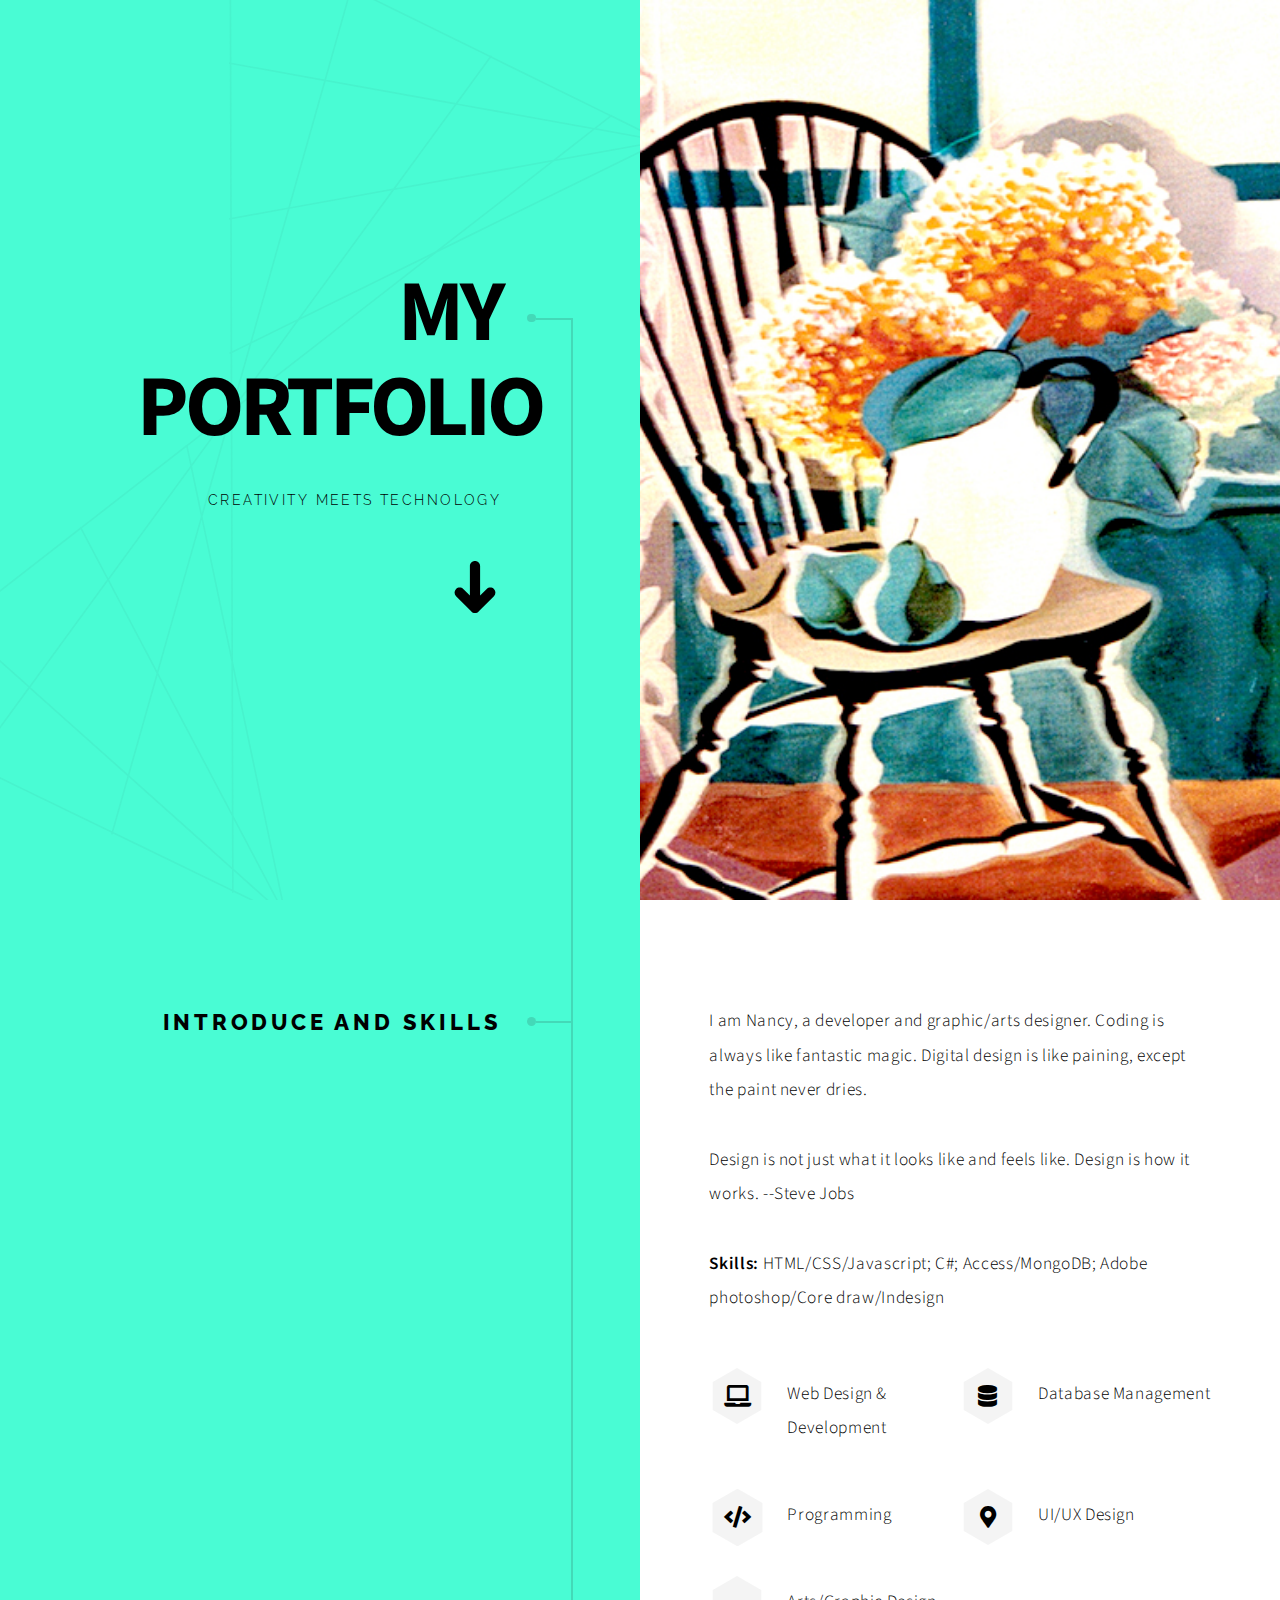
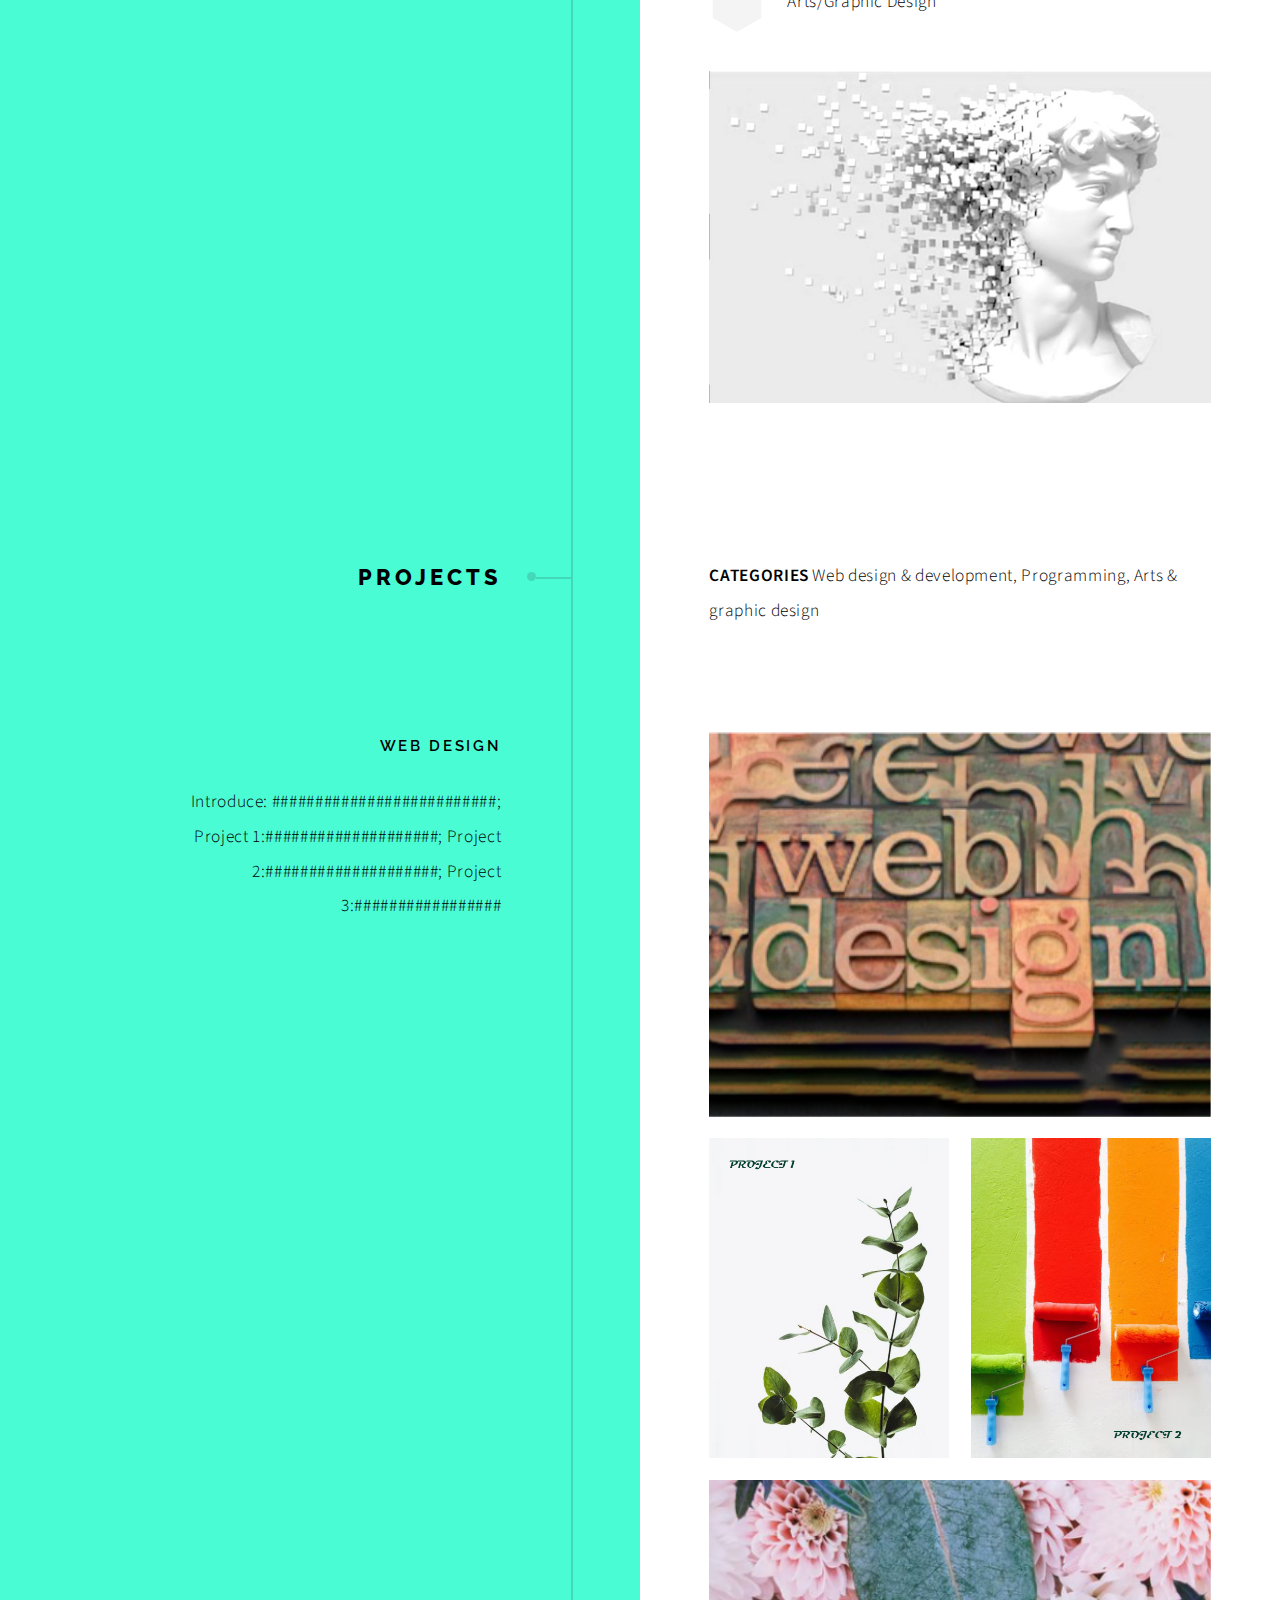
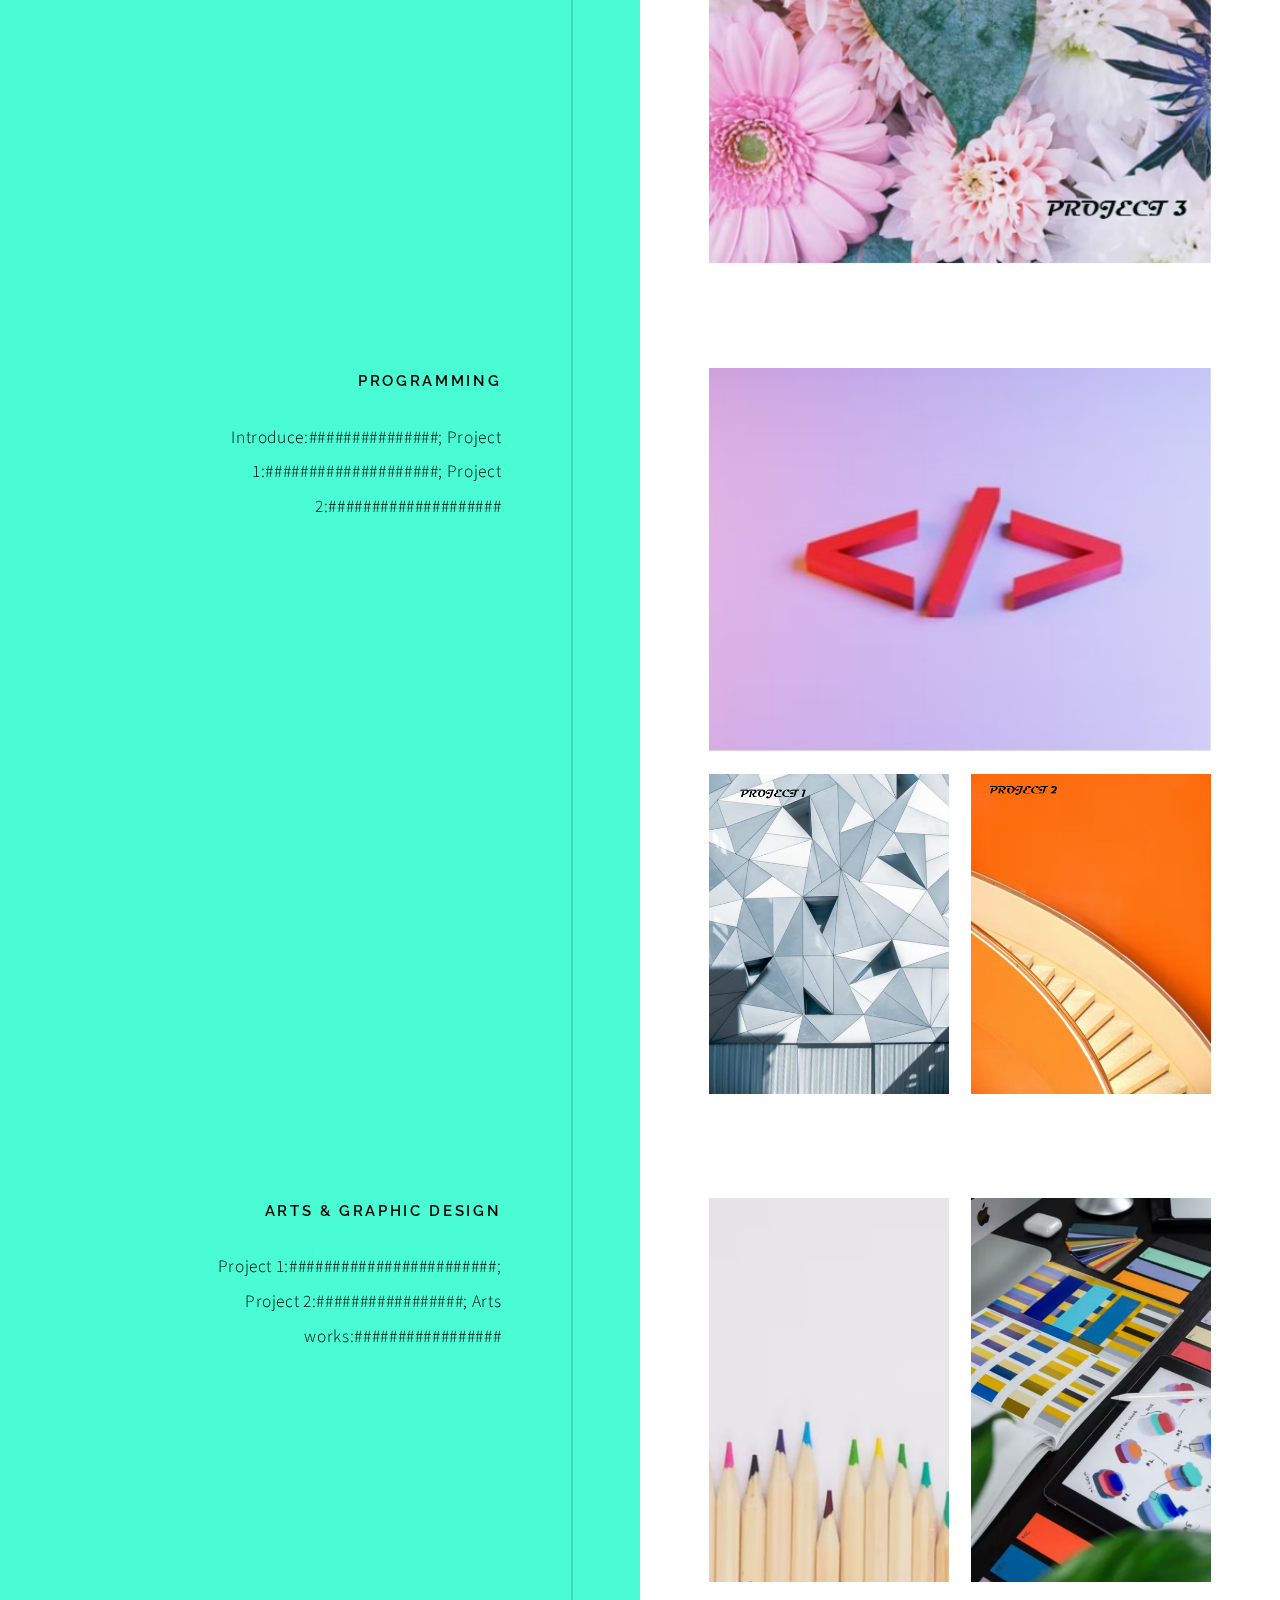
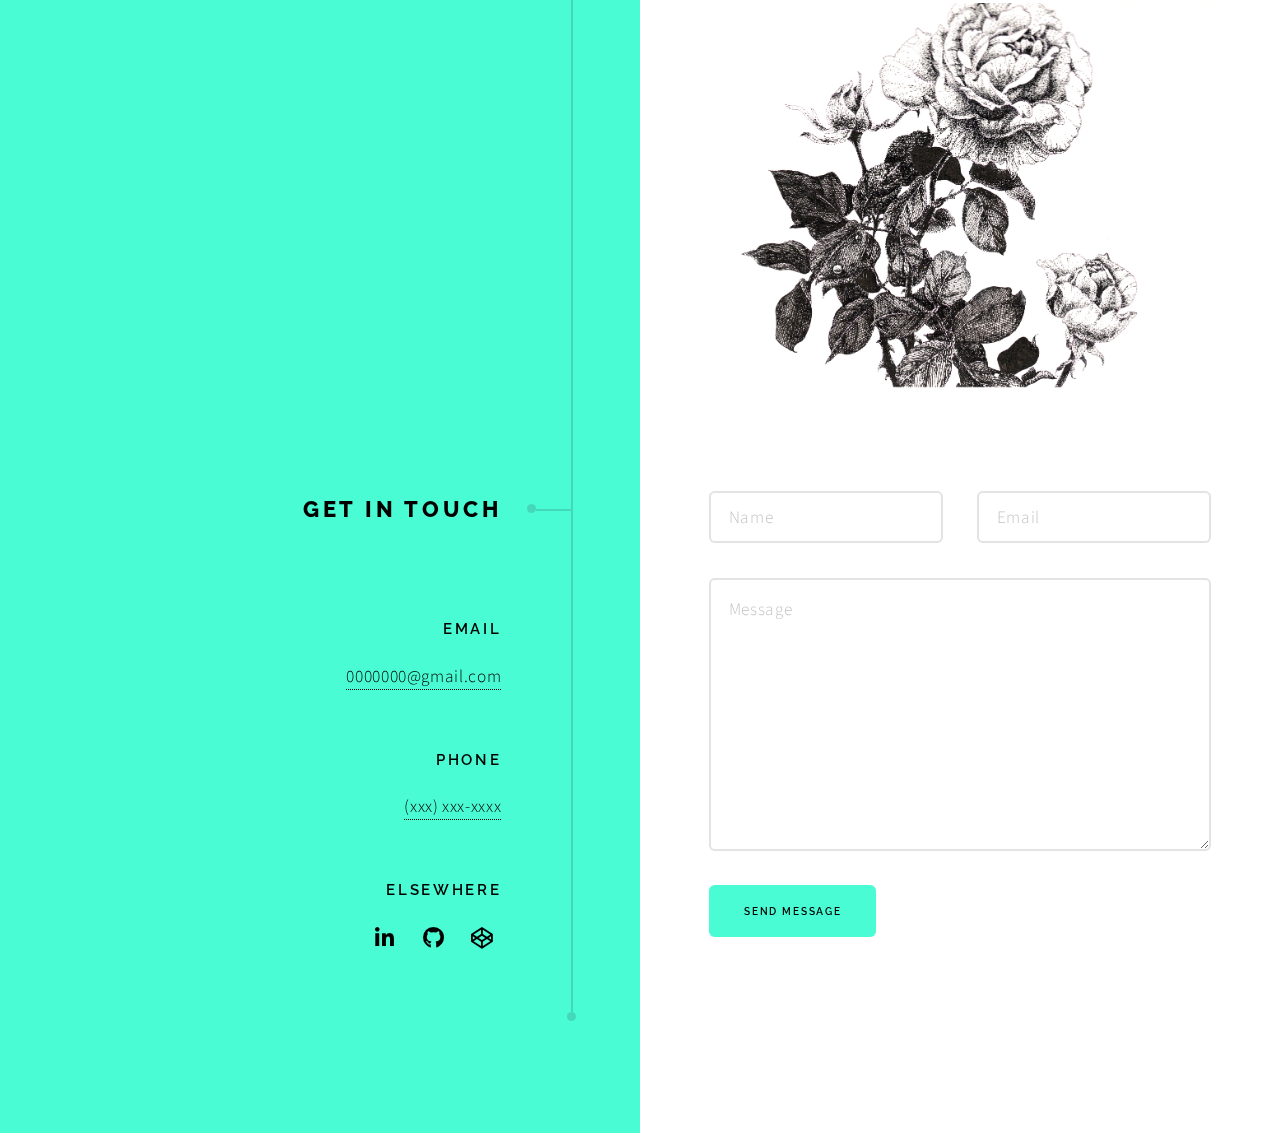
==== index.html @ 1b818b42 "Add files via upload" ====
<!DOCTYPE HTML>
<!--
	Paradigm Shift by HTML5 UP
	html5up.net | @ajlkn
	Free for personal and commercial use under the CCA 3.0 license (html5up.net/license)
-->
<html>
	<head>
		<title>Paradigm Shift by HTML5 UP</title>
		<meta charset="utf-8" />
		<meta name="viewport" content="width=device-width, initial-scale=1, user-scalable=no" />
		<meta name="description" content="" />
		<meta name="keywords" content="" />
		<link rel="stylesheet" href="assets/css/main.css" />
	</head>
	<body class="is-preload">

		<!-- Wrapper -->
			<div id="wrapper">

				<!-- Intro -->
					<section class="intro">
						<header>
							<h1>MY PORTFOLIO</h1>
							<p>Creativity Meets Technology</p>
							<ul class="actions">
								<li><a href="#first" class="arrow scrolly"><span class="label">Next</span></a></li>
							</ul>
						</header>
						<div class="content">
							<span class="image fill" data-position="center"><img src="images/pic01 copy.jpg" alt="" /></span>
						</div>
					</section>

				<!-- Section -->
					<section id="first">
						<header>
							<h2>INTRODUCE AND SKILLS  </h2>
						</header>
						<div class="content">
							<p>I am Nancy, a developer and graphic/arts designer. Coding is always like fantastic magic. Digital design is like paining, except the paint never dries. </p>
							<p>Design is not just what it looks like and feels like. Design is how it works.    --Steve Jobs </p>
							<p><strong>Skills: </strong>HTML/CSS/Javascript; C#; Access/MongoDB; Adobe photoshop/Core draw/Indesign</p>
							<ul class="feature-icons">
								<li class="icon solid fa-laptop">Web Design & Development</li>
								<li class="icon solid fa-database">Database Management</li>
								<li class="icon solid fa-code">Programming</li>
								<li class="icon solid fa-map-marker-alt">UI/UX Design</li>
								<li class="icon solid fa-codepen">Arts/Graphic Design</li>
							</ul>
							<span class="image main"><img src="images/pic02 copy.jpg" alt="" /></span>
						</div>
					</section>

				<!-- Section -->
					<section>
						<header>
							<h2>PROJECTS</h2>
						</header>
						<div class="content">
							<p><strong>CATEGORIES</strong> Web design & development, Programming, Arts & graphic design</p>

							<!-- Section -->
								<section>
									<header>
										<h3>WEB DESIGN</h3>
										<p>Introduce: ##########################; Project 1:####################; Project 2:####################; Project 3:#################</p>
									</header>
									<div class="content">
										<div class="gallery">
											<a href="images/gallery/fulls/01.jpg" class="landscape"><img src="images/gallery/thumbs/01.jpg" alt="" /></a>
											<a href="images/gallery/fulls/02.jpg"><img src="images/gallery/thumbs/02.jpg" alt="" /></a>
											<a href="images/gallery/fulls/03.jpg"><img src="images/gallery/thumbs/03.jpg" alt="" /></a>
											<a href="images/gallery/fulls/04.jpg" class="landscape"><img src="images/gallery/thumbs/04.jpg" alt="" /></a>
										</div>
									</div>
								</section>

							<!-- Section -->
								<section>
									<header>
										<h3>PROGRAMMING</h3>
										<p>Introduce:###############; Project 1:####################; Project 2:####################</p>
									</header>
									<div class="content">
										<div class="gallery">
											<a href="images/gallery/fulls/05.jpg" class="landscape"><img src="images/gallery/thumbs/05.jpg" alt="" /></a>
											<a href="images/gallery/fulls/06.jpg"><img src="images/gallery/thumbs/06.jpg" alt="" /></a>
											<a href="images/gallery/fulls/07.jpg"><img src="images/gallery/thumbs/07.jpg" alt="" /></a>
										</div>
									</div>
								</section>

							<!-- Section -->
								<section>
									<header>
										<h3>ARTS & GRAPHIC DESIGN</h3>
										<p>Project 1:########################; Project 2:#################; Arts works:#################</p>
									</header>
									<div class="content">
										<div class="gallery">
											<a href="images/gallery/fulls/08.jpg" class="portrait"><img src="images/gallery/thumbs/08.jpg" alt="" /></a>
											<a href="images/gallery/fulls/09.jpg" class="portrait"><img src="images/gallery/thumbs/09.jpg" alt="" /></a>
											<a href="images/gallery/fulls/10.jpg" class="landscape"><img src="images/gallery/thumbs/10.jpg" alt="" /></a>
										</div>
									</div>
								</section>

						</div>
					</section>

				<!-- Section -->
					<section>
						<header>
							<h2>Get in touch</h2>
						</header>
						<div class="content">
							
							<form>
								<div class="fields">
									<div class="field half">
										<input type="text" name="name" id="name" placeholder="Name" />
									</div>
									<div class="field half">
										<input type="email" name="email" id="email" placeholder="Email" />
									</div>
									<div class="field">
										<textarea name="message" id="message" placeholder="Message" rows="7"></textarea>
									</div>
								</div>
								<ul class="actions">
									<li><input type="submit" value="Send Message" class="button primary" /></li>
								</ul>
							</form>
						</div>
						<footer>
							<ul class="items">
								<li>
									<h3>Email</h3>
									<a href="#">0000000@gmail.com</a>
								</li>
								<li>
									<h3>Phone</h3>
									<a href="#">(xxx) xxx-xxxx</a>
								</li>
								<li>
									<h3>Elsewhere</h3>
									<ul class="icons">
										<li><a href="#" class="icon brands fa-linkedin-in"><span class="label">LinkedIn</span></a></li>
										<li><a href="#" class="icon brands fa-github"><span class="label">GitHub</span></a></li>
										<li><a href="#" class="icon brands fa-codepen"><span class="label">Codepen</span></a></li>
									</ul>
								</li>
							</ul>
						</footer>
					</section>

				<!-- Copyright -->
			</div>

		<!-- Scripts -->
			<script src="assets/js/jquery.min.js"></script>
			<script src="assets/js/jquery.scrolly.min.js"></script>
			<script src="assets/js/browser.min.js"></script>
			<script src="assets/js/breakpoints.min.js"></script>
			<script src="assets/js/util.js"></script>
			<script src="assets/js/main.js"></script>

	</body>
</html>
---- assets/css/main.css ----
@import url(fontawesome-all.min.css);
@import url("https://fonts.googleapis.com/css?family=Source+Sans+Pro:300,600,700,300i,600i,700i|Raleway:600,800");

/*
	Paradigm Shift by HTML5 UP
	html5up.net | @ajlkn
	Free for personal and commercial use under the CCA 3.0 license (html5up.net/license)
*/

html, body, div, span, applet, object,
iframe, h1, h2, h3, h4, h5, h6, p, blockquote,
pre, a, abbr, acronym, address, big, cite,
code, del, dfn, em, img, ins, kbd, q, s, samp,
small, strike, strong, sub, sup, tt, var, b,
u, i, center, dl, dt, dd, ol, ul, li, fieldset,
form, label, legend, table, caption, tbody,
tfoot, thead, tr, th, td, article, aside,
canvas, details, embed, figure, figcaption,
footer, header, hgroup, menu, nav, output, ruby,
section, summary, time, mark, audio, video {
	margin: 0;
	padding: 0;
	border: 0;
	font-size: 100%;
	font: inherit;
	vertical-align: baseline;}

article, aside, details, figcaption, figure,
footer, header, hgroup, menu, nav, section {
	display: block;}

body {
	line-height: 1;
}

ol, ul {
	list-style: none;
}

blockquote, q {
	quotes: none;
}

	blockquote:before, blockquote:after, q:before, q:after {
		content: '';
		content: none;
	}

table {
	border-collapse: collapse;
	border-spacing: 0;
}

body {
	-webkit-text-size-adjust: none;
}

mark {
	background-color: transparent;
	color: inherit;
}

input::-moz-focus-inner {
	border: 0;
	padding: 0;
}

input, select, textarea {
	-moz-appearance: none;
	-webkit-appearance: none;
	-ms-appearance: none;
	appearance: none;
}

/* Basic */

	@-ms-viewport {
		width: device-width;
	}

	body {
		-ms-overflow-style: scrollbar;
	}

	@media screen and (max-width: 480px) {

		html, body {
			min-width: 320px;
		}

	}

	html {
		box-sizing: border-box;
	}

	*, *:before, *:after {
		box-sizing: inherit;
	}

	html {
		overflow-x: hidden;
	}

	body {
		background: #ffffff;
		overflow-x: hidden;
	}

		body.is-preload *, body.is-preload *:before, body.is-preload *:after {
			-moz-animation: none !important;
			-webkit-animation: none !important;
			-ms-animation: none !important;
			animation: none !important;
			-moz-transition: none !important;
			-webkit-transition: none !important;
			-ms-transition: none !important;
			transition: none !important;
		}

/* Typography */

	html {
		font-size: 18pt;
	}

		@media screen and (max-width: 1920px) {

			html {
				font-size: 13pt;
			}

		}

		@media screen and (max-width: 1152px) {

			html {
				font-size: 14pt;
			}

		}

		@media screen and (max-width: 736px) {

			html {
				font-size: 12pt;
			}

		}

		@media screen and (max-width: 480px) {

			html {
				font-size: 11pt;
			}

		}

	body {
		background-color: #ffffff;
		color: #000000;
	}

	body, input, select, textarea {
		color: #000000;
		font-family: "Source Sans Pro", Helvetica, sans-serif;
		font-size: 1rem;
		font-weight: 300;
		letter-spacing: 0.0375em;
		line-height: 2;
	}

	a {
		-moz-transition: border-bottom-color 0.25s ease-in-out;
		-webkit-transition: border-bottom-color 0.25s ease-in-out;
		-ms-transition: border-bottom-color 0.25s ease-in-out;
		transition: border-bottom-color 0.25s ease-in-out;
		text-decoration: none;
		color: #000000;
		border-bottom: dotted 1px;
	}

		a:hover {
			text-decoration: none;
			border-bottom-color: transparent;
		}

	strong, b {
		font-weight: 600;
		color: #000000;
	}

	em, i {
		font-style: italic;
	}

	p {
		margin: 0 0 2rem 0;
	}

	h1, h2, h3, h4, h5, h6 {
		color: #000000;
		font-family: "Raleway", Helvetica, sans-serif;
		font-weight: 600;
		letter-spacing: 0.175em;
		line-height: 1.75;
		margin: 0 0 1.5rem 0;
		text-transform: uppercase;
	}

		h1 a, h2 a, h3 a, h4 a, h5 a, h6 a {
			color: inherit;
			text-decoration: none;
		}

	h1 {
		font-family: "Source Sans Pro", Helvetica, sans-serif;
		font-size: 5rem;
		font-weight: 700;
		letter-spacing: -0.05em;
		line-height: 1.1;
		margin: 0 0 1.5rem 0;
		text-transform: none;
	}

	h2 {
		font-size: 1.25rem;
		font-weight: 800;
		margin: 0 0 2rem 0;
	}

	h3 {
		font-size: 0.875rem;
	}

	h4 {
		font-size: 0.875rem;
	}

	h5 {
		font-size: 0.75rem;
	}

	h6 {
		font-size: 0.625rem;
	}

	@media screen and (max-width: 736px) {

		h1 {
			font-size: 4.5rem;
			line-height: 1.1;
		}

		h2 {
			font-size: 1.25rem;
			line-height: 1.7;
		}

		h3 {
			font-size: 0.9rem;
		}

		h4 {
			font-size: 0.75rem;
		}

		h5 {
			font-size: 0.675rem;
		}

	}

	@media screen and (max-width: 360px) {

		h1 {
			font-size: 3.75rem;
		}

		h2 {
			font-size: 1.125rem;
		}

		h3 {
			font-size: 0.8rem;
		}

		h4 {
			font-size: 0.675rem;
		}

		h5 {
			font-size: 0.675rem;
		}

	}

	sub {
		font-size: 0.8rem;
		position: relative;
		top: 0.5rem;
	}

	sup {
		font-size: 0.8rem;
		position: relative;
		top: -0.5rem;
	}

	blockquote {
		border-left: solid 0.5rem rgba(144, 144, 144, 0.25);
		font-style: italic;
		margin: 0 0 2rem 0;
		padding: 1rem 0 1rem 2rem;
	}

	code {
		background: rgba(144, 144, 144, 0.1);
		border-radius: 0.325rem;
		font-family: "Courier New", monospace;
		font-size: 0.9rem;
		margin: 0 0.25rem;
		padding: 0.25rem 0.65rem;
	}

	pre {
		-webkit-overflow-scrolling: touch;
		font-family: "Courier New", monospace;
		font-size: 0.9rem;
		margin: 0 0 2rem 0;
		width: 100%;
	}

		pre code {
			display: block;
			line-height: 1.75;
			padding: 1rem 1.5rem;
			overflow-x: auto;
		}

	hr {
		border: 0;
		border-bottom: solid 2px rgba(144, 144, 144, 0.25);
		margin: 3rem 0;
	}

		hr.major {
			margin: 5rem 0;
		}

		@media screen and (max-width: 736px) {

			hr.major {
				margin: 3rem 0;
			}

		}

/* Row */

	.row {
		display: flex;
		flex-wrap: wrap;
		box-sizing: border-box;
		align-items: stretch;
	}

		.row > * {
			box-sizing: border-box;
		}

		.row.gtr-uniform > * > :last-child {
			margin-bottom: 0;
		}

		.row.aln-left {
			justify-content: flex-start;
		}

		.row.aln-center {
			justify-content: center;
		}

		.row.aln-right {
			justify-content: flex-end;
		}

		.row.aln-top {
			align-items: flex-start;
		}

		.row.aln-middle {
			align-items: center;
		}

		.row.aln-bottom {
			align-items: flex-end;
		}

		.row > .imp {
			order: -1;
		}

		.row > .col-1 {
			width: 8.33333%;
		}

		.row > .off-1 {
			margin-left: 8.33333%;
		}

		.row > .col-2 {
			width: 16.66667%;
		}

		.row > .off-2 {
			margin-left: 16.66667%;
		}

		.row > .col-3 {
			width: 25%;
		}

		.row > .off-3 {
			margin-left: 25%;
		}

		.row > .col-4 {
			width: 33.33333%;
		}

		.row > .off-4 {
			margin-left: 33.33333%;
		}

		.row > .col-5 {
			width: 41.66667%;
		}

		.row > .off-5 {
			margin-left: 41.66667%;
		}

		.row > .col-6 {
			width: 50%;
		}

		.row > .off-6 {
			margin-left: 50%;
		}

		.row > .col-7 {
			width: 58.33333%;
		}

		.row > .off-7 {
			margin-left: 58.33333%;
		}

		.row > .col-8 {
			width: 66.66667%;
		}

		.row > .off-8 {
			margin-left: 66.66667%;
		}

		.row > .col-9 {
			width: 75%;
		}

		.row > .off-9 {
			margin-left: 75%;
		}

		.row > .col-10 {
			width: 83.33333%;
		}

		.row > .off-10 {
			margin-left: 83.33333%;
		}

		.row > .col-11 {
			width: 91.66667%;
		}

		.row > .off-11 {
			margin-left: 91.66667%;
		}

		.row > .col-12 {
			width: 100%;
		}

		.row > .off-12 {
			margin-left: 100%;
		}

		.row.gtr-0 {
			margin-top: 0;
			margin-left: 0rem;
		}

			.row.gtr-0 > * {
				padding: 0 0 0 0rem;
			}

			.row.gtr-0.gtr-uniform {
				margin-top: 0rem;
			}

				.row.gtr-0.gtr-uniform > * {
					padding-top: 0rem;
				}

		.row.gtr-25 {
			margin-top: 0;
			margin-left: -0.5rem;
		}

			.row.gtr-25 > * {
				padding: 0 0 0 0.5rem;
			}

			.row.gtr-25.gtr-uniform {
				margin-top: -0.5rem;
			}

				.row.gtr-25.gtr-uniform > * {
					padding-top: 0.5rem;
				}

		.row.gtr-50 {
			margin-top: 0;
			margin-left: -1rem;
		}

			.row.gtr-50 > * {
				padding: 0 0 0 1rem;
			}

			.row.gtr-50.gtr-uniform {
				margin-top: -1rem;
			}

				.row.gtr-50.gtr-uniform > * {
					padding-top: 1rem;
				}

		.row {
			margin-top: 0;
			margin-left: -2rem;
		}

			.row > * {
				padding: 0 0 0 2rem;
			}

			.row.gtr-uniform {
				margin-top: -2rem;
			}

				.row.gtr-uniform > * {
					padding-top: 2rem;
				}

		.row.gtr-150 {
			margin-top: 0;
			margin-left: -3rem;
		}

			.row.gtr-150 > * {
				padding: 0 0 0 3rem;
			}

			.row.gtr-150.gtr-uniform {
				margin-top: -3rem;
			}

				.row.gtr-150.gtr-uniform > * {
					padding-top: 3rem;
				}

		.row.gtr-200 {
			margin-top: 0;
			margin-left: -4rem;
		}

			.row.gtr-200 > * {
				padding: 0 0 0 4rem;
			}

			.row.gtr-200.gtr-uniform {
				margin-top: -4rem;
			}

				.row.gtr-200.gtr-uniform > * {
					padding-top: 4rem;
				}

		@media screen and (max-width: 1920px) {

			.row {
				display: flex;
				flex-wrap: wrap;
				box-sizing: border-box;
				align-items: stretch;
			}

				.row > * {
					box-sizing: border-box;
				}

				.row.gtr-uniform > * > :last-child {
					margin-bottom: 0;
				}

				.row.aln-left {
					justify-content: flex-start;
				}

				.row.aln-center {
					justify-content: center;
				}

				.row.aln-right {
					justify-content: flex-end;
				}

				.row.aln-top {
					align-items: flex-start;
				}

				.row.aln-middle {
					align-items: center;
				}

				.row.aln-bottom {
					align-items: flex-end;
				}

				.row > .imp-xlarge {
					order: -1;
				}

				.row > .col-1-xlarge {
					width: 8.33333%;
				}

				.row > .off-1-xlarge {
					margin-left: 8.33333%;
				}

				.row > .col-2-xlarge {
					width: 16.66667%;
				}

				.row > .off-2-xlarge {
					margin-left: 16.66667%;
				}

				.row > .col-3-xlarge {
					width: 25%;
				}

				.row > .off-3-xlarge {
					margin-left: 25%;
				}

				.row > .col-4-xlarge {
					width: 33.33333%;
				}

				.row > .off-4-xlarge {
					margin-left: 33.33333%;
				}

				.row > .col-5-xlarge {
					width: 41.66667%;
				}

				.row > .off-5-xlarge {
					margin-left: 41.66667%;
				}

				.row > .col-6-xlarge {
					width: 50%;
				}

				.row > .off-6-xlarge {
					margin-left: 50%;
				}

				.row > .col-7-xlarge {
					width: 58.33333%;
				}

				.row > .off-7-xlarge {
					margin-left: 58.33333%;
				}

				.row > .col-8-xlarge {
					width: 66.66667%;
				}

				.row > .off-8-xlarge {
					margin-left: 66.66667%;
				}

				.row > .col-9-xlarge {
					width: 75%;
				}

				.row > .off-9-xlarge {
					margin-left: 75%;
				}

				.row > .col-10-xlarge {
					width: 83.33333%;
				}

				.row > .off-10-xlarge {
					margin-left: 83.33333%;
				}

				.row > .col-11-xlarge {
					width: 91.66667%;
				}

				.row > .off-11-xlarge {
					margin-left: 91.66667%;
				}

				.row > .col-12-xlarge {
					width: 100%;
				}

				.row > .off-12-xlarge {
					margin-left: 100%;
				}

				.row.gtr-0 {
					margin-top: 0;
					margin-left: 0rem;
				}

					.row.gtr-0 > * {
						padding: 0 0 0 0rem;
					}

					.row.gtr-0.gtr-uniform {
						margin-top: 0rem;
					}

						.row.gtr-0.gtr-uniform > * {
							padding-top: 0rem;
						}

				.row.gtr-25 {
					margin-top: 0;
					margin-left: -0.5rem;
				}

					.row.gtr-25 > * {
						padding: 0 0 0 0.5rem;
					}

					.row.gtr-25.gtr-uniform {
						margin-top: -0.5rem;
					}

						.row.gtr-25.gtr-uniform > * {
							padding-top: 0.5rem;
						}

				.row.gtr-50 {
					margin-top: 0;
					margin-left: -1rem;
				}

					.row.gtr-50 > * {
						padding: 0 0 0 1rem;
					}

					.row.gtr-50.gtr-uniform {
						margin-top: -1rem;
					}

						.row.gtr-50.gtr-uniform > * {
							padding-top: 1rem;
						}

				.row {
					margin-top: 0;
					margin-left: -2rem;
				}

					.row > * {
						padding: 0 0 0 2rem;
					}

					.row.gtr-uniform {
						margin-top: -2rem;
					}

						.row.gtr-uniform > * {
							padding-top: 2rem;
						}

				.row.gtr-150 {
					margin-top: 0;
					margin-left: -3rem;
				}

					.row.gtr-150 > * {
						padding: 0 0 0 3rem;
					}

					.row.gtr-150.gtr-uniform {
						margin-top: -3rem;
					}

						.row.gtr-150.gtr-uniform > * {
							padding-top: 3rem;
						}

				.row.gtr-200 {
					margin-top: 0;
					margin-left: -4rem;
				}

					.row.gtr-200 > * {
						padding: 0 0 0 4rem;
					}

					.row.gtr-200.gtr-uniform {
						margin-top: -4rem;
					}

						.row.gtr-200.gtr-uniform > * {
							padding-top: 4rem;
						}

		}

		@media screen and (max-width: 1280px) {

			.row {
				display: flex;
				flex-wrap: wrap;
				box-sizing: border-box;
				align-items: stretch;
			}

				.row > * {
					box-sizing: border-box;
				}

				.row.gtr-uniform > * > :last-child {
					margin-bottom: 0;
				}

				.row.aln-left {
					justify-content: flex-start;
				}

				.row.aln-center {
					justify-content: center;
				}

				.row.aln-right {
					justify-content: flex-end;
				}

				.row.aln-top {
					align-items: flex-start;
				}

				.row.aln-middle {
					align-items: center;
				}

				.row.aln-bottom {
					align-items: flex-end;
				}

				.row > .imp-large {
					order: -1;
				}

				.row > .col-1-large {
					width: 8.33333%;
				}

				.row > .off-1-large {
					margin-left: 8.33333%;
				}

				.row > .col-2-large {
					width: 16.66667%;
				}

				.row > .off-2-large {
					margin-left: 16.66667%;
				}

				.row > .col-3-large {
					width: 25%;
				}

				.row > .off-3-large {
					margin-left: 25%;
				}

				.row > .col-4-large {
					width: 33.33333%;
				}

				.row > .off-4-large {
					margin-left: 33.33333%;
				}

				.row > .col-5-large {
					width: 41.66667%;
				}

				.row > .off-5-large {
					margin-left: 41.66667%;
				}

				.row > .col-6-large {
					width: 50%;
				}

				.row > .off-6-large {
					margin-left: 50%;
				}

				.row > .col-7-large {
					width: 58.33333%;
				}

				.row > .off-7-large {
					margin-left: 58.33333%;
				}

				.row > .col-8-large {
					width: 66.66667%;
				}

				.row > .off-8-large {
					margin-left: 66.66667%;
				}

				.row > .col-9-large {
					width: 75%;
				}

				.row > .off-9-large {
					margin-left: 75%;
				}

				.row > .col-10-large {
					width: 83.33333%;
				}

				.row > .off-10-large {
					margin-left: 83.33333%;
				}

				.row > .col-11-large {
					width: 91.66667%;
				}

				.row > .off-11-large {
					margin-left: 91.66667%;
				}

				.row > .col-12-large {
					width: 100%;
				}

				.row > .off-12-large {
					margin-left: 100%;
				}

				.row.gtr-0 {
					margin-top: 0;
					margin-left: 0rem;
				}

					.row.gtr-0 > * {
						padding: 0 0 0 0rem;
					}

					.row.gtr-0.gtr-uniform {
						margin-top: 0rem;
					}

						.row.gtr-0.gtr-uniform > * {
							padding-top: 0rem;
						}

				.row.gtr-25 {
					margin-top: 0;
					margin-left: -0.375rem;
				}

					.row.gtr-25 > * {
						padding: 0 0 0 0.375rem;
					}

					.row.gtr-25.gtr-uniform {
						margin-top: -0.375rem;
					}

						.row.gtr-25.gtr-uniform > * {
							padding-top: 0.375rem;
						}

				.row.gtr-50 {
					margin-top: 0;
					margin-left: -0.75rem;
				}

					.row.gtr-50 > * {
						padding: 0 0 0 0.75rem;
					}

					.row.gtr-50.gtr-uniform {
						margin-top: -0.75rem;
					}

						.row.gtr-50.gtr-uniform > * {
							padding-top: 0.75rem;
						}

				.row {
					margin-top: 0;
					margin-left: -1.5rem;
				}

					.row > * {
						padding: 0 0 0 1.5rem;
					}

					.row.gtr-uniform {
						margin-top: -1.5rem;
					}

						.row.gtr-uniform > * {
							padding-top: 1.5rem;
						}

				.row.gtr-150 {
					margin-top: 0;
					margin-left: -2.25rem;
				}

					.row.gtr-150 > * {
						padding: 0 0 0 2.25rem;
					}

					.row.gtr-150.gtr-uniform {
						margin-top: -2.25rem;
					}

						.row.gtr-150.gtr-uniform > * {
							padding-top: 2.25rem;
						}

				.row.gtr-200 {
					margin-top: 0;
					margin-left: -3rem;
				}

					.row.gtr-200 > * {
						padding: 0 0 0 3rem;
					}

					.row.gtr-200.gtr-uniform {
						margin-top: -3rem;
					}

						.row.gtr-200.gtr-uniform > * {
							padding-top: 3rem;
						}

		}

		@media screen and (max-width: 1152px) {

			.row {
				display: flex;
				flex-wrap: wrap;
				box-sizing: border-box;
				align-items: stretch;
			}

				.row > * {
					box-sizing: border-box;
				}

				.row.gtr-uniform > * > :last-child {
					margin-bottom: 0;
				}

				.row.aln-left {
					justify-content: flex-start;
				}

				.row.aln-center {
					justify-content: center;
				}

				.row.aln-right {
					justify-content: flex-end;
				}

				.row.aln-top {
					align-items: flex-start;
				}

				.row.aln-middle {
					align-items: center;
				}

				.row.aln-bottom {
					align-items: flex-end;
				}

				.row > .imp-medium {
					order: -1;
				}

				.row > .col-1-medium {
					width: 8.33333%;
				}

				.row > .off-1-medium {
					margin-left: 8.33333%;
				}

				.row > .col-2-medium {
					width: 16.66667%;
				}

				.row > .off-2-medium {
					margin-left: 16.66667%;
				}

				.row > .col-3-medium {
					width: 25%;
				}

				.row > .off-3-medium {
					margin-left: 25%;
				}

				.row > .col-4-medium {
					width: 33.33333%;
				}

				.row > .off-4-medium {
					margin-left: 33.33333%;
				}

				.row > .col-5-medium {
					width: 41.66667%;
				}

				.row > .off-5-medium {
					margin-left: 41.66667%;
				}

				.row > .col-6-medium {
					width: 50%;
				}

				.row > .off-6-medium {
					margin-left: 50%;
				}

				.row > .col-7-medium {
					width: 58.33333%;
				}

				.row > .off-7-medium {
					margin-left: 58.33333%;
				}

				.row > .col-8-medium {
					width: 66.66667%;
				}

				.row > .off-8-medium {
					margin-left: 66.66667%;
				}

				.row > .col-9-medium {
					width: 75%;
				}

				.row > .off-9-medium {
					margin-left: 75%;
				}

				.row > .col-10-medium {
					width: 83.33333%;
				}

				.row > .off-10-medium {
					margin-left: 83.33333%;
				}

				.row > .col-11-medium {
					width: 91.66667%;
				}

				.row > .off-11-medium {
					margin-left: 91.66667%;
				}

				.row > .col-12-medium {
					width: 100%;
				}

				.row > .off-12-medium {
					margin-left: 100%;
				}

				.row.gtr-0 {
					margin-top: 0;
					margin-left: 0rem;
				}

					.row.gtr-0 > * {
						padding: 0 0 0 0rem;
					}

					.row.gtr-0.gtr-uniform {
						margin-top: 0rem;
					}

						.row.gtr-0.gtr-uniform > * {
							padding-top: 0rem;
						}

				.row.gtr-25 {
					margin-top: 0;
					margin-left: -0.375rem;
				}

					.row.gtr-25 > * {
						padding: 0 0 0 0.375rem;
					}

					.row.gtr-25.gtr-uniform {
						margin-top: -0.375rem;
					}

						.row.gtr-25.gtr-uniform > * {
							padding-top: 0.375rem;
						}

				.row.gtr-50 {
					margin-top: 0;
					margin-left: -0.75rem;
				}

					.row.gtr-50 > * {
						padding: 0 0 0 0.75rem;
					}

					.row.gtr-50.gtr-uniform {
						margin-top: -0.75rem;
					}

						.row.gtr-50.gtr-uniform > * {
							padding-top: 0.75rem;
						}

				.row {
					margin-top: 0;
					margin-left: -1.5rem;
				}

					.row > * {
						padding: 0 0 0 1.5rem;
					}

					.row.gtr-uniform {
						margin-top: -1.5rem;
					}

						.row.gtr-uniform > * {
							padding-top: 1.5rem;
						}

				.row.gtr-150 {
					margin-top: 0;
					margin-left: -2.25rem;
				}

					.row.gtr-150 > * {
						padding: 0 0 0 2.25rem;
					}

					.row.gtr-150.gtr-uniform {
						margin-top: -2.25rem;
					}

						.row.gtr-150.gtr-uniform > * {
							padding-top: 2.25rem;
						}

				.row.gtr-200 {
					margin-top: 0;
					margin-left: -3rem;
				}

					.row.gtr-200 > * {
						padding: 0 0 0 3rem;
					}

					.row.gtr-200.gtr-uniform {
						margin-top: -3rem;
					}

						.row.gtr-200.gtr-uniform > * {
							padding-top: 3rem;
						}

		}

		@media screen and (max-width: 736px) {

			.row {
				display: flex;
				flex-wrap: wrap;
				box-sizing: border-box;
				align-items: stretch;
			}

				.row > * {
					box-sizing: border-box;
				}

				.row.gtr-uniform > * > :last-child {
					margin-bottom: 0;
				}

				.row.aln-left {
					justify-content: flex-start;
				}

				.row.aln-center {
					justify-content: center;
				}

				.row.aln-right {
					justify-content: flex-end;
				}

				.row.aln-top {
					align-items: flex-start;
				}

				.row.aln-middle {
					align-items: center;
				}

				.row.aln-bottom {
					align-items: flex-end;
				}

				.row > .imp-small {
					order: -1;
				}

				.row > .col-1-small {
					width: 8.33333%;
				}

				.row > .off-1-small {
					margin-left: 8.33333%;
				}

				.row > .col-2-small {
					width: 16.66667%;
				}

				.row > .off-2-small {
					margin-left: 16.66667%;
				}

				.row > .col-3-small {
					width: 25%;
				}

				.row > .off-3-small {
					margin-left: 25%;
				}

				.row > .col-4-small {
					width: 33.33333%;
				}

				.row > .off-4-small {
					margin-left: 33.33333%;
				}

				.row > .col-5-small {
					width: 41.66667%;
				}

				.row > .off-5-small {
					margin-left: 41.66667%;
				}

				.row > .col-6-small {
					width: 50%;
				}

				.row > .off-6-small {
					margin-left: 50%;
				}

				.row > .col-7-small {
					width: 58.33333%;
				}

				.row > .off-7-small {
					margin-left: 58.33333%;
				}

				.row > .col-8-small {
					width: 66.66667%;
				}

				.row > .off-8-small {
					margin-left: 66.66667%;
				}

				.row > .col-9-small {
					width: 75%;
				}

				.row > .off-9-small {
					margin-left: 75%;
				}

				.row > .col-10-small {
					width: 83.33333%;
				}

				.row > .off-10-small {
					margin-left: 83.33333%;
				}

				.row > .col-11-small {
					width: 91.66667%;
				}

				.row > .off-11-small {
					margin-left: 91.66667%;
				}

				.row > .col-12-small {
					width: 100%;
				}

				.row > .off-12-small {
					margin-left: 100%;
				}

				.row.gtr-0 {
					margin-top: 0;
					margin-left: 0rem;
				}

					.row.gtr-0 > * {
						padding: 0 0 0 0rem;
					}

					.row.gtr-0.gtr-uniform {
						margin-top: 0rem;
					}

						.row.gtr-0.gtr-uniform > * {
							padding-top: 0rem;
						}

				.row.gtr-25 {
					margin-top: 0;
					margin-left: -0.3125rem;
				}

					.row.gtr-25 > * {
						padding: 0 0 0 0.3125rem;
					}

					.row.gtr-25.gtr-uniform {
						margin-top: -0.3125rem;
					}

						.row.gtr-25.gtr-uniform > * {
							padding-top: 0.3125rem;
						}

				.row.gtr-50 {
					margin-top: 0;
					margin-left: -0.625rem;
				}

					.row.gtr-50 > * {
						padding: 0 0 0 0.625rem;
					}

					.row.gtr-50.gtr-uniform {
						margin-top: -0.625rem;
					}

						.row.gtr-50.gtr-uniform > * {
							padding-top: 0.625rem;
						}

				.row {
					margin-top: 0;
					margin-left: -1.25rem;
				}

					.row > * {
						padding: 0 0 0 1.25rem;
					}

					.row.gtr-uniform {
						margin-top: -1.25rem;
					}

						.row.gtr-uniform > * {
							padding-top: 1.25rem;
						}

				.row.gtr-150 {
					margin-top: 0;
					margin-left: -1.875rem;
				}

					.row.gtr-150 > * {
						padding: 0 0 0 1.875rem;
					}

					.row.gtr-150.gtr-uniform {
						margin-top: -1.875rem;
					}

						.row.gtr-150.gtr-uniform > * {
							padding-top: 1.875rem;
						}

				.row.gtr-200 {
					margin-top: 0;
					margin-left: -2.5rem;
				}

					.row.gtr-200 > * {
						padding: 0 0 0 2.5rem;
					}

					.row.gtr-200.gtr-uniform {
						margin-top: -2.5rem;
					}

						.row.gtr-200.gtr-uniform > * {
							padding-top: 2.5rem;
						}

		}

		@media screen and (max-width: 480px) {

			.row {
				display: flex;
				flex-wrap: wrap;
				box-sizing: border-box;
				align-items: stretch;
			}

				.row > * {
					box-sizing: border-box;
				}

				.row.gtr-uniform > * > :last-child {
					margin-bottom: 0;
				}

				.row.aln-left {
					justify-content: flex-start;
				}

				.row.aln-center {
					justify-content: center;
				}

				.row.aln-right {
					justify-content: flex-end;
				}

				.row.aln-top {
					align-items: flex-start;
				}

				.row.aln-middle {
					align-items: center;
				}

				.row.aln-bottom {
					align-items: flex-end;
				}

				.row > .imp-xsmall {
					order: -1;
				}

				.row > .col-1-xsmall {
					width: 8.33333%;
				}

				.row > .off-1-xsmall {
					margin-left: 8.33333%;
				}

				.row > .col-2-xsmall {
					width: 16.66667%;
				}

				.row > .off-2-xsmall {
					margin-left: 16.66667%;
				}

				.row > .col-3-xsmall {
					width: 25%;
				}

				.row > .off-3-xsmall {
					margin-left: 25%;
				}

				.row > .col-4-xsmall {
					width: 33.33333%;
				}

				.row > .off-4-xsmall {
					margin-left: 33.33333%;
				}

				.row > .col-5-xsmall {
					width: 41.66667%;
				}

				.row > .off-5-xsmall {
					margin-left: 41.66667%;
				}

				.row > .col-6-xsmall {
					width: 50%;
				}

				.row > .off-6-xsmall {
					margin-left: 50%;
				}

				.row > .col-7-xsmall {
					width: 58.33333%;
				}

				.row > .off-7-xsmall {
					margin-left: 58.33333%;
				}

				.row > .col-8-xsmall {
					width: 66.66667%;
				}

				.row > .off-8-xsmall {
					margin-left: 66.66667%;
				}

				.row > .col-9-xsmall {
					width: 75%;
				}

				.row > .off-9-xsmall {
					margin-left: 75%;
				}

				.row > .col-10-xsmall {
					width: 83.33333%;
				}

				.row > .off-10-xsmall {
					margin-left: 83.33333%;
				}

				.row > .col-11-xsmall {
					width: 91.66667%;
				}

				.row > .off-11-xsmall {
					margin-left: 91.66667%;
				}

				.row > .col-12-xsmall {
					width: 100%;
				}

				.row > .off-12-xsmall {
					margin-left: 100%;
				}

				.row.gtr-0 {
					margin-top: 0;
					margin-left: 0rem;
				}

					.row.gtr-0 > * {
						padding: 0 0 0 0rem;
					}

					.row.gtr-0.gtr-uniform {
						margin-top: 0rem;
					}

						.row.gtr-0.gtr-uniform > * {
							padding-top: 0rem;
						}

				.row.gtr-25 {
					margin-top: 0;
					margin-left: -0.3125rem;
				}

					.row.gtr-25 > * {
						padding: 0 0 0 0.3125rem;
					}

					.row.gtr-25.gtr-uniform {
						margin-top: -0.3125rem;
					}

						.row.gtr-25.gtr-uniform > * {
							padding-top: 0.3125rem;
						}

				.row.gtr-50 {
					margin-top: 0;
					margin-left: -0.625rem;
				}

					.row.gtr-50 > * {
						padding: 0 0 0 0.625rem;
					}

					.row.gtr-50.gtr-uniform {
						margin-top: -0.625rem;
					}

						.row.gtr-50.gtr-uniform > * {
							padding-top: 0.625rem;
						}

				.row {
					margin-top: 0;
					margin-left: -1.25rem;
				}

					.row > * {
						padding: 0 0 0 1.25rem;
					}

					.row.gtr-uniform {
						margin-top: -1.25rem;
					}

						.row.gtr-uniform > * {
							padding-top: 1.25rem;
						}

				.row.gtr-150 {
					margin-top: 0;
					margin-left: -1.875rem;
				}

					.row.gtr-150 > * {
						padding: 0 0 0 1.875rem;
					}

					.row.gtr-150.gtr-uniform {
						margin-top: -1.875rem;
					}

						.row.gtr-150.gtr-uniform > * {
							padding-top: 1.875rem;
						}

				.row.gtr-200 {
					margin-top: 0;
					margin-left: -2.5rem;
				}

					.row.gtr-200 > * {
						padding: 0 0 0 2.5rem;
					}

					.row.gtr-200.gtr-uniform {
						margin-top: -2.5rem;
					}

						.row.gtr-200.gtr-uniform > * {
							padding-top: 2.5rem;
						}

		}

/* Box */

	.box {
		border: solid 2px rgba(144, 144, 144, 0.25);
		border-radius: 0.325rem;
		margin-bottom: 2rem;
		padding: 1.5rem;
	}

		.box > :last-child {
			margin-bottom: 0;
		}

		.box.alt {
			border: 0;
			border-radius: 0;
			padding: 0;
		}

/* Button */

	input[type="submit"],
	input[type="reset"],
	input[type="button"],
	button,
	.button {
		-moz-appearance: none;
		-webkit-appearance: none;
		-ms-appearance: none;
		appearance: none;
		-moz-transition: background-color 0.25s ease-in-out, box-shadow 0.25s ease-in-out, color 0.25s ease-in-out;
		-webkit-transition: background-color 0.25s ease-in-out, box-shadow 0.25s ease-in-out, color 0.25s ease-in-out;
		-ms-transition: background-color 0.25s ease-in-out, box-shadow 0.25s ease-in-out, color 0.25s ease-in-out;
		transition: background-color 0.25s ease-in-out, box-shadow 0.25s ease-in-out, color 0.25s ease-in-out;
		background-color: transparent;
		border-radius: 0.325rem;
		border: 0;
		box-shadow: inset 0 0 0 2px rgba(144, 144, 144, 0.25);
		color: #000000 !important;
		cursor: pointer;
		display: inline-block;
		font-family: "Raleway", Helvetica, sans-serif;
		font-size: 0.6rem;
		font-weight: 600;
		height: 3rem;
		letter-spacing: 0.175em;
		line-height: 3rem;
		padding: 0 2rem;
		text-align: center;
		text-decoration: none;
		text-transform: uppercase;
		white-space: nowrap;
	}

		input[type="submit"]:hover,
		input[type="reset"]:hover,
		input[type="button"]:hover,
		button:hover,
		.button:hover {
			box-shadow: inset 0 0 0 2px #2ee4bb;
			color: #2ee4bb !important;
		}

		input[type="submit"]:active,
		input[type="reset"]:active,
		input[type="button"]:active,
		button:active,
		.button:active {
			background-color: rgba(73, 252, 212, 0.25);
			box-shadow: inset 0 0 0 2px #2ee4bb;
			color: #2ee4bb !important;
		}

		input[type="submit"].small,
		input[type="reset"].small,
		input[type="button"].small,
		button.small,
		.button.small {
			font-size: 0.5rem;
			height: 2.25rem;
			line-height: 2.25rem;
			padding: 0 1.25rem;
		}

		input[type="submit"].large,
		input[type="reset"].large,
		input[type="button"].large,
		button.large,
		.button.large {
			font-size: 0.7rem;
			height: 3.2625rem;
			line-height: 3.2625rem;
			padding: 0 3.25rem;
		}

		input[type="submit"].wide,
		input[type="reset"].wide,
		input[type="button"].wide,
		button.wide,
		.button.wide {
			min-width: 13rem;
		}

		input[type="submit"].icon:before,
		input[type="reset"].icon:before,
		input[type="button"].icon:before,
		button.icon:before,
		.button.icon:before {
			margin-right: 0.5rem;
		}

		input[type="submit"].fit,
		input[type="reset"].fit,
		input[type="button"].fit,
		button.fit,
		.button.fit {
			width: 100%;
		}

		input[type="submit"].disabled, input[type="submit"]:disabled,
		input[type="reset"].disabled,
		input[type="reset"]:disabled,
		input[type="button"].disabled,
		input[type="button"]:disabled,
		button.disabled,
		button:disabled,
		.button.disabled,
		.button:disabled {
			pointer-events: none;
			opacity: 0.25;
		}

		input[type="submit"].primary,
		input[type="reset"].primary,
		input[type="button"].primary,
		button.primary,
		.button.primary {
			background-color: #49fcd4;
			box-shadow: none;
			color: #000000 !important;
		}

			input[type="submit"].primary:hover,
			input[type="reset"].primary:hover,
			input[type="button"].primary:hover,
			button.primary:hover,
			.button.primary:hover {
				background-color: #93ffe7;
			}

			input[type="submit"].primary:active,
			input[type="reset"].primary:active,
			input[type="button"].primary:active,
			button.primary:active,
			.button.primary:active {
				background-color: #44f2cb;
			}

		@media screen and (max-width: 736px) {

			input[type="submit"],
			input[type="reset"],
			input[type="button"],
			button,
			.button {
				font-size: 0.7rem;
				height: 3.3rem;
				line-height: 3.3rem;
			}

				input[type="submit"].large,
				input[type="reset"].large,
				input[type="button"].large,
				button.large,
				.button.large {
					font-size: 0.8rem;
					height: 3.75rem;
					line-height: 3.75rem;
				}

				input[type="submit"].small,
				input[type="reset"].small,
				input[type="button"].small,
				button.small,
				.button.small {
					font-size: 0.6rem;
					height: 3rem;
					line-height: 3rem;
				}

		}

/* Form */

	form {
		margin: 0 0 2rem 0;
	}

		form > :last-child {
			margin-bottom: 0;
		}

		form > .fields {
			display: -moz-flex;
			display: -webkit-flex;
			display: -ms-flex;
			display: flex;
			-moz-flex-wrap: wrap;
			-webkit-flex-wrap: wrap;
			-ms-flex-wrap: wrap;
			flex-wrap: wrap;
			margin: -2rem 0 2rem -2rem;
			width: calc(100% + 4rem);
		}

			form > .fields > .field {
				-moz-flex-grow: 0;
				-webkit-flex-grow: 0;
				-ms-flex-grow: 0;
				flex-grow: 0;
				-moz-flex-shrink: 0;
				-webkit-flex-shrink: 0;
				-ms-flex-shrink: 0;
				flex-shrink: 0;
				padding: 2rem 0 0 2rem;
				width: calc(100% - 2rem);
			}

				form > .fields > .field > :last-child {
					margin-bottom: 0;
				}

				form > .fields > .field.half {
					width: calc(50% - 1rem);
				}

				form > .fields > .field.third {
					width: calc(100%/3 - 0.66667rem);
				}

				form > .fields > .field.quarter {
					width: calc(25% - 0.5rem);
				}

		@media screen and (max-width: 480px) {

			form > .fields {
				margin: -1.5rem 0 2rem -1.5rem;
				width: calc(100% + 3rem);
			}

				form > .fields > .field {
					padding: 1.5rem 0 0 1.5rem;
					width: calc(100% - 1.5rem);
				}

					form > .fields > .field.half {
						width: calc(100% - 1.5rem);
					}

					form > .fields > .field.third {
						width: calc(100% - 1.5rem);
					}

					form > .fields > .field.quarter {
						width: calc(100% - 1.5rem);
					}

		}

	input[type="text"],
	input[type="password"],
	input[type="email"],
	input[type="tel"],
	input[type="search"],
	input[type="url"],
	select,
	textarea {
		-moz-appearance: none;
		-webkit-appearance: none;
		-ms-appearance: none;
		appearance: none;
		border-radius: 0.325rem;
		border: solid 2px rgba(144, 144, 144, 0.25);
		color: inherit;
		display: block;
		outline: 0;
		padding: 0 1rem;
		text-decoration: none;
		width: 100%;
	}

		input[type="text"]:invalid,
		input[type="password"]:invalid,
		input[type="email"]:invalid,
		input[type="tel"]:invalid,
		input[type="search"]:invalid,
		input[type="url"]:invalid,
		select:invalid,
		textarea:invalid {
			box-shadow: none;
		}

		input[type="text"]:focus,
		input[type="password"]:focus,
		input[type="email"]:focus,
		input[type="tel"]:focus,
		input[type="search"]:focus,
		input[type="url"]:focus,
		select:focus,
		textarea:focus {
			border-color: #2ee4bb;
		}

	label {
		color: #000000;
		display: block;
		font-family: "Raleway", Helvetica, sans-serif;
		font-size: 0.75rem;
		font-weight: 600;
		letter-spacing: 0.175em;
		line-height: 1.75;
		margin: 0 0 1rem 0;
		text-transform: uppercase;
	}

	input[type="text"],
	input[type="password"],
	input[type="email"],
	input[type="tel"],
	input[type="search"],
	input[type="url"] {
		height: 3rem;
	}

	select {
		background-image: url("data:image/svg+xml;charset=utf8,%3Csvg xmlns='http://www.w3.org/2000/svg' width='40' height='40' preserveAspectRatio='none' viewBox='0 0 40 40'%3E%3Cpath d='M9.4,12.3l10.4,10.4l10.4-10.4c0.2-0.2,0.5-0.4,0.9-0.4c0.3,0,0.6,0.1,0.9,0.4l3.3,3.3c0.2,0.2,0.4,0.5,0.4,0.9 c0,0.4-0.1,0.6-0.4,0.9L20.7,31.9c-0.2,0.2-0.5,0.4-0.9,0.4c-0.3,0-0.6-0.1-0.9-0.4L4.3,17.3c-0.2-0.2-0.4-0.5-0.4-0.9 c0-0.4,0.1-0.6,0.4-0.9l3.3-3.3c0.2-0.2,0.5-0.4,0.9-0.4S9.1,12.1,9.4,12.3z' fill='rgba(144, 144, 144, 0.25)' /%3E%3C/svg%3E");
		background-position: calc(100% - 1rem) center;
		background-repeat: no-repeat;
		background-size: 1.25rem;
		height: 3rem;
		padding-right: 3rem;
		text-overflow: ellipsis;
	}

		select option {
			background-color: #ffffff;
			color: #000000;
		}

		select:focus::-ms-value {
			background-color: transparent;
		}

		select::-ms-expand {
			display: none;
		}

	textarea {
		padding: 0.75rem 1rem;
	}

	input[type="checkbox"],
	input[type="radio"] {
		-moz-appearance: none;
		-webkit-appearance: none;
		-ms-appearance: none;
		appearance: none;
		display: block;
		float: left;
		margin-right: -2rem;
		opacity: 0;
		width: 1rem;
		z-index: -1;
	}

		input[type="checkbox"] + label,
		input[type="radio"] + label {
			text-decoration: none;
			color: #000000;
			cursor: pointer;
			display: inline-block;
			font-family: "Source Sans Pro", Helvetica, sans-serif;
			font-size: 1rem;
			font-weight: 300;
			letter-spacing: 0.0375em;
			padding-left: 2.675rem;
			padding-right: 0.875rem;
			position: relative;
			text-transform: none;
		}

			input[type="checkbox"] + label:before,
			input[type="radio"] + label:before {
				-moz-osx-font-smoothing: grayscale;
				-webkit-font-smoothing: antialiased;
				display: inline-block;
				font-style: normal;
				font-variant: normal;
				text-rendering: auto;
				line-height: 1;
				text-transform: none !important;
				font-family: 'Font Awesome 5 Free';
				font-weight: 900;
			}

			input[type="checkbox"] + label:before,
			input[type="radio"] + label:before {
				border-radius: 0.325rem;
				border: solid 2px rgba(144, 144, 144, 0.25);
				content: '';
				display: inline-block;
				font-size: 0.8rem;
				height: 2.25rem;
				left: 0;
				line-height: 2.25rem;
				position: absolute;
				text-align: center;
				top: -0.15rem;
				width: 2.25rem;
			}

		input[type="checkbox"]:checked + label:before,
		input[type="radio"]:checked + label:before {
			content: '\f00c';
			background-color: #49fcd4;
			border-color: #49fcd4;
			color: #ffffff;
		}

		input[type="checkbox"]:focus + label:before,
		input[type="radio"]:focus + label:before {
			border-color: #49fcd4;
			box-shadow: 0 0 0 1px #49fcd4;
		}

	input[type="checkbox"] + label:before {
		border-radius: 0.325rem;
	}

	input[type="radio"] + label:before {
		border-radius: 100%;
	}

	::-webkit-input-placeholder {
		opacity: 1.0;
		color: rgba(0, 0, 0, 0.25) !important;
	}

	:-moz-placeholder {
		opacity: 1.0;
		color: rgba(0, 0, 0, 0.25) !important;
	}

	::-moz-placeholder {
		opacity: 1.0;
		color: rgba(0, 0, 0, 0.25) !important;
	}

	:-ms-input-placeholder {
		opacity: 1.0;
		color: rgba(0, 0, 0, 0.25) !important;
	}

	@media screen and (max-width: 736px) {

		label {
			font-size: 0.675rem;
		}

		input[type="checkbox"] + label,
		input[type="radio"] + label {
			font-size: 1rem;
		}

	}

	@media screen and (max-width: 360px) {

		label {
			font-size: 0.675rem;
		}

		input[type="checkbox"] + label,
		input[type="radio"] + label {
			font-size: 1rem;
		}

	}

/* Icon */

	.icon {
		text-decoration: none;
		border-bottom: none;
		position: relative;
	}

		.icon:before {
			-moz-osx-font-smoothing: grayscale;
			-webkit-font-smoothing: antialiased;
			display: inline-block;
			font-style: normal;
			font-variant: normal;
			text-rendering: auto;
			line-height: 1;
			text-transform: none !important;
			font-family: 'Font Awesome 5 Free';
			font-weight: 400;
		}

		.icon > .label {
			display: none;
		}

		.icon.solid:before {
			font-weight: 900;
		}

		.icon.brands:before {
			font-family: 'Font Awesome 5 Brands';
		}

/* Image */

	.image {
		border: 0;
		display: inline-block;
		position: relative;
	}

		.image img {
			display: block;
		}

		.image[data-position] img {
			-moz-object-fit: cover;
			-webkit-object-fit: cover;
			-ms-object-fit: cover;
			object-fit: cover;
			display: block;
			position: absolute;
			top: 0;
			left: 0;
			width: 100%;
			height: 100%;
		}

		.image[data-position="top left"] img {
			-moz-object-position: top left;
			-webkit-object-position: top left;
			-ms-object-position: top left;
			object-position: top left;
		}

		.image[data-position="top"] img {
			-moz-object-position: top;
			-webkit-object-position: top;
			-ms-object-position: top;
			object-position: top;
		}

		.image[data-position="top right"] img {
			-moz-object-position: top right;
			-webkit-object-position: top right;
			-ms-object-position: top right;
			object-position: top right;
		}

		.image[data-position="right"] img {
			-moz-object-position: right;
			-webkit-object-position: right;
			-ms-object-position: right;
			object-position: right;
		}

		.image[data-position="bottom right"] img {
			-moz-object-position: bottom right;
			-webkit-object-position: bottom right;
			-ms-object-position: bottom right;
			object-position: bottom right;
		}

		.image[data-position="bottom"] img {
			-moz-object-position: bottom;
			-webkit-object-position: bottom;
			-ms-object-position: bottom;
			object-position: bottom;
		}

		.image[data-position="bottom left"] img {
			-moz-object-position: bottom left;
			-webkit-object-position: bottom left;
			-ms-object-position: bottom left;
			object-position: bottom left;
		}

		.image[data-position="left"] img {
			-moz-object-position: left;
			-webkit-object-position: left;
			-ms-object-position: left;
			object-position: left;
		}

		.image[data-position="center"] img {
			-moz-object-position: center;
			-webkit-object-position: center;
			-ms-object-position: center;
			object-position: center;
		}

		.image[data-position="25% 25%"] img {
			-moz-object-position: 25% 25%;
			-webkit-object-position: 25% 25%;
			-ms-object-position: 25% 25%;
			object-position: 25% 25%;
		}

		.image[data-position="75% 25%"] img {
			-moz-object-position: 75% 25%;
			-webkit-object-position: 75% 25%;
			-ms-object-position: 75% 25%;
			object-position: 75% 25%;
		}

		.image[data-position="75% 75%"] img {
			-moz-object-position: 75% 75%;
			-webkit-object-position: 75% 75%;
			-ms-object-position: 75% 75%;
			object-position: 75% 75%;
		}

		.image[data-position="25% 75%"] img {
			-moz-object-position: 25% 75%;
			-webkit-object-position: 25% 75%;
			-ms-object-position: 25% 75%;
			object-position: 25% 75%;
		}

		.image.left, .image.right {
			max-width: 40%;
		}

			.image.left img, .image.right img {
				width: 100%;
			}

		.image.left {
			float: left;
			margin: 0 2rem 2rem 0;
			top: 0.25rem;
		}

		.image.right {
			float: right;
			margin: 0 0 2rem 2rem;
			top: 0.25rem;
		}

		.image.fit {
			display: block;
			margin: 0 0 2rem 0;
			width: 100%;
		}

			.image.fit img {
				width: 100%;
			}

		.image.main {
			display: block;
			margin: 3rem 0;
			width: 100%;
		}

			.image.main img {
				width: 100%;
			}

			.image.main:first-child {
				margin-top: 0;
			}

		.image.fill {
			height: 100%;
			left: 0;
			position: absolute;
			top: 0;
			width: 100%;
		}

			.image.fill img {
				height: 100%;
				left: 0;
				position: absolute;
				top: 0;
				width: 100%;
			}

/* List */

	ol {
		list-style: decimal;
		margin: 0 0 2rem 0;
		padding-left: 1.25rem;
	}

		ol li {
			padding-left: 0.25rem;
		}

	ul {
		list-style: disc;
		margin: 0 0 2rem 0;
		padding-left: 1rem;
	}

		ul li {
			padding-left: 0.325rem;
		}

		ul.alt {
			list-style: none;
			padding-left: 0;
		}

			ul.alt > li {
				border-top: solid 1px rgba(144, 144, 144, 0.25);
				padding: 0.75rem 0;
			}

				ul.alt > li:first-child {
					border-top: 0;
					padding-top: 0;
				}

				ul.alt > li:last-child {
					padding-bottom: 0;
				}

		ul.items {
			list-style: none;
			padding-left: 0;
		}

			ul.items > li {
				padding-left: 0;
				margin: 0 0 3rem 0;
			}

				ul.items > li > h3 {
					margin: 0 0 1rem 0;
				}

				ul.items > li > :last-child {
					margin-bottom: 0;
				}

				ul.items > li:last-child {
					margin-bottom: 0;
				}

		@media screen and (max-width: 736px) {

			ul.items > li {
				margin: 0 0 2rem 0;
			}

		}

	dl {
		margin: 0 0 2rem 0;
	}

		dl dt {
			display: block;
			font-weight: 600;
			margin: 0 0 1rem 0;
		}

		dl dd {
			margin-left: 1.5rem;
		}

/* Actions */

	ul.actions {
		display: -moz-flex;
		display: -webkit-flex;
		display: -ms-flex;
		display: flex;
		cursor: default;
		list-style: none;
		margin-left: -1rem;
		padding-left: 0;
	}

		ul.actions li {
			padding: 0 0 0 1rem;
			vertical-align: middle;
		}

		ul.actions.special {
			-moz-justify-content: center;
			-webkit-justify-content: center;
			-ms-justify-content: center;
			justify-content: center;
			width: 100%;
			margin-left: 0;
		}

			ul.actions.special li:first-child {
				padding-left: 0;
			}

		ul.actions.stacked {
			-moz-flex-direction: column;
			-webkit-flex-direction: column;
			-ms-flex-direction: column;
			flex-direction: column;
			margin-left: 0;
		}

			ul.actions.stacked li {
				padding: 1.3rem 0 0 0;
			}

				ul.actions.stacked li:first-child {
					padding-top: 0;
				}

		ul.actions.fit {
			width: calc(100% + 1rem);
		}

			ul.actions.fit li {
				-moz-flex-grow: 1;
				-webkit-flex-grow: 1;
				-ms-flex-grow: 1;
				flex-grow: 1;
				-moz-flex-shrink: 1;
				-webkit-flex-shrink: 1;
				-ms-flex-shrink: 1;
				flex-shrink: 1;
				width: 100%;
			}

				ul.actions.fit li > * {
					width: 100%;
				}

			ul.actions.fit.stacked {
				width: 100%;
			}

		@media screen and (max-width: 480px) {

			ul.actions:not(.fixed) {
				-moz-flex-direction: column;
				-webkit-flex-direction: column;
				-ms-flex-direction: column;
				flex-direction: column;
				margin-left: 0;
				width: 100% !important;
			}

				ul.actions:not(.fixed) li {
					-moz-flex-grow: 1;
					-webkit-flex-grow: 1;
					-ms-flex-grow: 1;
					flex-grow: 1;
					-moz-flex-shrink: 1;
					-webkit-flex-shrink: 1;
					-ms-flex-shrink: 1;
					flex-shrink: 1;
					padding: 1rem 0 0 0;
					text-align: center;
					width: 100%;
				}

					ul.actions:not(.fixed) li > * {
						width: 100%;
					}

					ul.actions:not(.fixed) li:first-child {
						padding-top: 0;
					}

					ul.actions:not(.fixed) li input[type="submit"],
					ul.actions:not(.fixed) li input[type="reset"],
					ul.actions:not(.fixed) li input[type="button"],
					ul.actions:not(.fixed) li button,
					ul.actions:not(.fixed) li .button {
						width: 100%;
					}

						ul.actions:not(.fixed) li input[type="submit"].icon:before,
						ul.actions:not(.fixed) li input[type="reset"].icon:before,
						ul.actions:not(.fixed) li input[type="button"].icon:before,
						ul.actions:not(.fixed) li button.icon:before,
						ul.actions:not(.fixed) li .button.icon:before {
							margin-left: -0.5rem;
						}

		}

/* Icons */

	ul.icons {
		cursor: default;
		list-style: none;
		padding-left: 0;
	}

		ul.icons li {
			display: inline-block;
		}

			ul.icons li:last-child {
				padding-right: 0;
			}

			ul.icons li .icon {
				-moz-transition: background-color 0.25s ease-in-out;
				-webkit-transition: background-color 0.25s ease-in-out;
				-ms-transition: background-color 0.25s ease-in-out;
				transition: background-color 0.25s ease-in-out;
				width: 2.25rem;
				height: 2.25rem;
				text-align: center;
				line-height: 2.25rem;
				border-radius: 2.25rem;
				display: inline-block;
			}

				ul.icons li .icon:before {
					font-size: 1.25rem;
				}

				ul.icons li .icon:hover {
					background-color: rgba(144, 144, 144, 0.1);
				}

/* Table */

	.table-wrapper {
		-webkit-overflow-scrolling: touch;
		overflow-x: auto;
	}

	table {
		margin: 0 0 2rem 0;
		width: 100%;
	}

		table tbody tr {
			border: solid 1px rgba(144, 144, 144, 0.25);
			border-left: 0;
			border-right: 0;
		}

			table tbody tr:nth-child(2n + 1) {
				background-color: rgba(144, 144, 144, 0.1);
			}

		table td {
			padding: 0.75rem 0.75rem;
		}

		table th {
			color: #000000;
			font-size: 0.9rem;
			font-weight: 600;
			padding: 0 0.75rem 0.75rem 0.75rem;
			text-align: left;
		}

		table thead {
			border-bottom: solid 2px rgba(144, 144, 144, 0.25);
		}

		table tfoot {
			border-top: solid 2px rgba(144, 144, 144, 0.25);
		}

		table.alt {
			border-collapse: separate;
		}

			table.alt tbody tr td {
				border: solid 1px rgba(144, 144, 144, 0.25);
				border-left-width: 0;
				border-top-width: 0;
			}

				table.alt tbody tr td:first-child {
					border-left-width: 1px;
				}

			table.alt tbody tr:first-child td {
				border-top-width: 1px;
			}

			table.alt thead {
				border-bottom: 0;
			}

			table.alt tfoot {
				border-top: 0;
			}

/* Arrow */

	a.arrow {
		border-bottom: 0;
		display: inline-block;
		height: 4rem;
		position: relative;
		width: 6rem;
	}

		a.arrow .label {
			display: none;
		}

		a.arrow:before {
			background-image: url("data:image/svg+xml;charset=utf8,%3Csvg xmlns='http://www.w3.org/2000/svg' x='0px' y='0px' viewBox='0 0 512 512'%3E%3Cpath d='M442.53,346.28L293.65,495.16c-0.33,0.33-0.7,0.62-1.05,0.94c-9.16,9.77-22.15,15.9-36.6,15.9 c-14.44,0-27.43-6.13-36.59-15.88c-0.35-0.33-0.72-0.62-1.06-0.96L69.47,346.28c-19.62-19.62-19.62-51.44,0-71.05 c19.62-19.62,51.43-19.62,71.06,0l65.23,65.23V50.24C205.76,22.5,228.25,0,256,0s50.24,22.5,50.24,50.24v290.21l65.23-65.23 c19.62-19.62,51.43-19.62,71.05,0C462.15,294.84,462.15,326.66,442.53,346.28z' fill='%23000000' /%3E%3C/svg%3E");
			background-position: center;
			background-repeat: no-repeat;
			background-size: contain;
			content: '';
			display: inline-block;
			height: 100%;
			position: relative;
			width: 3rem;
		}

/* Gallery */

	@-moz-keyframes gallery-modal-spinner {
		0% {
			-moz-transform: rotate(0deg);
			-webkit-transform: rotate(0deg);
			-ms-transform: rotate(0deg);
			transform: rotate(0deg);
		}

		100% {
			-moz-transform: rotate(360deg);
			-webkit-transform: rotate(360deg);
			-ms-transform: rotate(360deg);
			transform: rotate(360deg);
		}
	}

	@-webkit-keyframes gallery-modal-spinner {
		0% {
			-moz-transform: rotate(0deg);
			-webkit-transform: rotate(0deg);
			-ms-transform: rotate(0deg);
			transform: rotate(0deg);
		}

		100% {
			-moz-transform: rotate(360deg);
			-webkit-transform: rotate(360deg);
			-ms-transform: rotate(360deg);
			transform: rotate(360deg);
		}
	}

	@-ms-keyframes gallery-modal-spinner {
		0% {
			-moz-transform: rotate(0deg);
			-webkit-transform: rotate(0deg);
			-ms-transform: rotate(0deg);
			transform: rotate(0deg);
		}

		100% {
			-moz-transform: rotate(360deg);
			-webkit-transform: rotate(360deg);
			-ms-transform: rotate(360deg);
			transform: rotate(360deg);
		}
	}

	@keyframes gallery-modal-spinner {
		0% {
			-moz-transform: rotate(0deg);
			-webkit-transform: rotate(0deg);
			-ms-transform: rotate(0deg);
			transform: rotate(0deg);
		}

		100% {
			-moz-transform: rotate(360deg);
			-webkit-transform: rotate(360deg);
			-ms-transform: rotate(360deg);
			transform: rotate(360deg);
		}
	}

	.gallery {
		display: flex;
		flex-wrap: wrap;
		margin: -1.25rem 0 0 -1.25rem;
		width: calc(100% + 1.25rem);
	}

		.gallery a {
			border-bottom: 0;
			display: block;
			margin: 1.25rem 0 0 1.25rem;
			outline: 0;
			position: relative;
			width: calc(50% - 1.25rem);
		}

			.gallery a img {
				display: block;
				height: 25vw;
				min-height: 18rem;
				object-fit: cover;
				object-position: center;
				width: 100%;
			}

			.gallery a.landscape {
				width: 100%;
			}

				.gallery a.landscape img {
					height: 30vw;
				}

			.gallery a.portrait img {
				height: 30vw;
			}

		.gallery .modal {
			display: -moz-flex;
			display: -webkit-flex;
			display: -ms-flex;
			display: flex;
			-moz-align-items: center;
			-webkit-align-items: center;
			-ms-align-items: center;
			align-items: center;
			-moz-justify-content: center;
			-webkit-justify-content: center;
			-ms-justify-content: center;
			justify-content: center;
			pointer-events: none;
			-moz-user-select: none;
			-webkit-user-select: none;
			-ms-user-select: none;
			user-select: none;
			-moz-transition: opacity 0.5s ease, visibility 0.5s, z-index 0.5s;
			-webkit-transition: opacity 0.5s ease, visibility 0.5s, z-index 0.5s;
			-ms-transition: opacity 0.5s ease, visibility 0.5s, z-index 0.5s;
			transition: opacity 0.5s ease, visibility 0.5s, z-index 0.5s;
			-webkit-tap-highlight-color: rgba(0, 0, 0, 0);
			background-color: rgba(255, 255, 255, 0.875);
			height: 100%;
			left: 0;
			opacity: 0;
			outline: 0;
			position: fixed;
			top: 0;
			visibility: none;
			width: 100%;
			z-index: 0;
		}

			.gallery .modal:before {
				-moz-animation: gallery-modal-spinner 1s infinite linear;
				-webkit-animation: gallery-modal-spinner 1s infinite linear;
				-ms-animation: gallery-modal-spinner 1s infinite linear;
				animation: gallery-modal-spinner 1s infinite linear;
				-moz-transition: opacity 0.25s ease;
				-webkit-transition: opacity 0.25s ease;
				-ms-transition: opacity 0.25s ease;
				transition: opacity 0.25s ease;
				-moz-transition-delay: 0.5s;
				-webkit-transition-delay: 0.5s;
				-ms-transition-delay: 0.5s;
				transition-delay: 0.5s;
				background-image: url("data:image/svg+xml;charset=utf8,%3Csvg xmlns='http://www.w3.org/2000/svg' xmlns:xlink='http://www.w3.org/1999/xlink' width='96px' height='96px' viewBox='0 0 96 96' zoomAndPan='disable'%3E%3Cstyle%3Ecircle %7Bfill: transparent%3B stroke: %23000000%3B stroke-width: 2px%3B %7D%3C/style%3E%3Cdefs%3E%3CclipPath id='corner'%3E%3Cpolygon points='0,0 48,0 48,48 96,48 96,96 0,96' /%3E%3C/clipPath%3E%3C/defs%3E%3Cg clip-path='url(%23corner)'%3E%3Ccircle cx='48' cy='48' r='32'/%3E%3C/g%3E%3C/svg%3E");
				background-position: center;
				background-repeat: no-repeat;
				background-size: 4rem;
				content: '';
				display: block;
				height: 4rem;
				left: 50%;
				margin: -2rem 0 0 -2rem;
				opacity: 0;
				position: absolute;
				top: 50%;
				width: 4rem;
			}

			.gallery .modal:after {
				background-image: url("data:image/svg+xml;charset=utf8,%3Csvg xmlns='http://www.w3.org/2000/svg' xmlns:xlink='http://www.w3.org/1999/xlink' width='64px' height='64px' viewBox='0 0 64 64' zoomAndPan='disable'%3E%3Cstyle%3Eline %7Bstroke: %23000000%3Bstroke-width: 2px%3B%7D%3C/style%3E%3Cline x1='20' y1='20' x2='44' y2='44' /%3E%3Cline x1='20' y1='44' x2='44' y2='20' /%3E%3C/svg%3E");
				background-position: center;
				background-repeat: no-repeat;
				background-size: 3rem;
				content: '';
				cursor: pointer;
				display: block;
				height: 4rem;
				position: absolute;
				right: 0.5rem;
				top: 0.5rem;
				width: 4rem;
			}

			.gallery .modal .inner {
				-moz-transform: translateY(0.75rem);
				-webkit-transform: translateY(0.75rem);
				-ms-transform: translateY(0.75rem);
				transform: translateY(0.75rem);
				-moz-transition: opacity 0.25s ease, -moz-transform 0.25s ease;
				-webkit-transition: opacity 0.25s ease, -webkit-transform 0.25s ease;
				-ms-transition: opacity 0.25s ease, -ms-transform 0.25s ease;
				transition: opacity 0.25s ease, transform 0.25s ease;
				opacity: 0;
			}

				.gallery .modal .inner img {
					box-shadow: 0 1rem 3rem 0 rgba(0, 0, 0, 0.35);
					display: block;
					max-height: 90vh;
					max-width: 90vw;
				}

			.gallery .modal.visible {
				pointer-events: auto;
				opacity: 1;
				visibility: visible;
				z-index: 11000;
			}

				.gallery .modal.visible:before {
					opacity: 1;
				}

			.gallery .modal.loaded .inner {
				-moz-transform: translateY(0);
				-webkit-transform: translateY(0);
				-ms-transform: translateY(0);
				transform: translateY(0);
				-moz-transition: opacity 0.5s ease, -moz-transform 0.5s ease;
				-webkit-transition: opacity 0.5s ease, -webkit-transform 0.5s ease;
				-ms-transition: opacity 0.5s ease, -ms-transform 0.5s ease;
				transition: opacity 0.5s ease, transform 0.5s ease;
				opacity: 1;
			}

			.gallery .modal.loaded:before {
				-moz-transition-delay: 0s;
				-webkit-transition-delay: 0s;
				-ms-transition-delay: 0s;
				transition-delay: 0s;
				opacity: 0;
			}

		@media screen and (max-width: 1152px) {

			.gallery a img {
				height: 20rem;
			}

			.gallery a.landscape img {
				height: 25rem;
			}

			.gallery a.portrait img {
				height: 25rem;
			}

			.gallery .modal .inner img {
				max-width: 100vw;
			}

		}

		@media screen and (max-width: 736px) {

			.gallery {
				margin: -0.625rem 0 0 -0.625rem;
				width: calc(100% + 0.625rem);
			}

				.gallery a {
					margin: 0.625rem 0 0 0.625rem;
					width: calc(50% - 0.625rem);
				}

					.gallery a img {
						height: 20rem;
					}

					.gallery a.landscape img {
						height: 20rem;
					}

					.gallery a.portrait img {
						height: 30rem;
					}

		}

		@media screen and (max-width: 480px) {

			.gallery a img {
				height: 12rem;
				min-height: 0;
			}

			.gallery a.landscape img {
				height: 12rem;
			}

			.gallery a.portrait img {
				height: 14rem;
			}

		}

/* Feature Icons */

	ul.feature-icons {
		display: flex;
		flex-wrap: wrap;
		list-style: none;
		margin: 3rem 0;
		padding-left: 0;
	}

		ul.feature-icons:first-child {
			margin-top: 0;
		}

		ul.feature-icons li {
			margin: 2.5rem 0 0 0;
			padding: 0.5rem 0 0 4.5rem;
			position: relative;
			width: 50%;
		}

			ul.feature-icons li:before {
				background-image: url("data:image/svg+xml;charset=utf8,%3Csvg xmlns='http://www.w3.org/2000/svg' x='0px' y='0px' viewBox='0 0 512 512'%3E%3Cpath d='M256,0l221.7,128v256L256,512L34.3,384V128L256,0z' fill='rgba(144, 144, 144, 0.1)' /%3E%3C/svg%3E");
				background-position: center;
				background-repeat: no-repeat;
				background-size: contain;
				color: #000000;
				display: block;
				font-size: 1.25rem;
				height: 3.25rem;
				left: 0;
				line-height: 3.25rem;
				position: absolute;
				text-align: center;
				top: 0;
				width: 3.25rem;
			}

			ul.feature-icons li:nth-child(1), ul.feature-icons li:nth-child(2) {
				margin-top: 0;
			}

		@media screen and (max-width: 736px) {

			ul.feature-icons {
				margin: 0 0 3rem 0;
			}

				ul.feature-icons li {
					width: 100%;
				}

					ul.feature-icons li:nth-child(2) {
						margin-top: 2rem;
					}

		}

/* Wrapper */

	#wrapper {
		position: relative;
		width: 100vw;
		padding: 0 0 10rem 0;
	}

		#wrapper:before {
			background-attachment: fixed;
			background-color: #49fcd4;
			background-image: url("data:image/svg+xml;charset=utf8,%3Csvg xmlns='http://www.w3.org/2000/svg' viewBox='0 0 920 1750' x='0px' y='0px'%3E %3Cpath style='fill: rgba(67, 217, 184, 0.25)' d='M889.72,1137.55l-2.91-0.75l-364.39,282.94l-0.7-0.9l-0.51,0.11l-94.77-451.5l-32.51-15.75l-16.73-8.11l0,0.68 l-1.46,0l0-1.39l-1.89-0.92l-112.41-54.47l-0.29,1.03l-1.41-0.37l0.37-1.31l-34.14-16.54l-98.56-47.76l-0.59,0.81l-1.16-0.88 l0.42-0.57L11.43,766.33l-0.25,0.2l-0.9-1.15l102.87-79.98l0.08-0.1l0.02,0.02l116.68-90.72l-0.18-0.34l1.3-0.66l0.05,0.09 l100.5-78.14l-0.07-0.32l0.65-0.14l42.3-32.89l-0.15-54.54l-0.59,0.29l-0.64-1.31l1.23-0.6l-0.01-4.54l-0.33-122.47l-0.99,0.18 l-0.28-1.43l1.27-0.23l-0.4-147.49l-0.87-0.16l0.28-1.43l0.58,0.1l-0.35-127.48l-0.13-0.06l0.64-1.31L489.97,76.8l0.73,0.19 l-0.04,0.14l132.63,65.11l0.33-0.45l1.16,0.88l-0.16,0.22l114.21,56.07l0.45-0.35l0.72,0.93l47.89,23.51l2.76-1.36l0.56,4.61 l-3.32-1.63L571.52,330.88L375.95,482.93l0.66,239.95l51.12,243.57l222.53,107.83l236.23,60.93l2.27-1.77 M375.8,425.34l17.25-8.47 l36.13-127.75l-53.73,9.66L375.8,425.34z M551,241.05l38.19-52.2l-123.83-22.27l-34.13,120.68l98.99-17.81L551,241.05z M532.3,269.09l151.34-27.22l37.63-29.25l-130.48-23.47L532.3,269.09z M303.38,733.9l-2.36-4.48l-44.18-83.78L182.5,747.25 l40.78,36.46l52.69,47.11L303.38,733.9z M277.18,831.91l56.95,50.93L375.69,920l-0.13-49.23l-71.19-135L277.18,831.91z M303.96,731.86l41.93-148.25l-9.74-46.39L257.8,644.33L303.96,731.86z M304.94,733.73l9.55,18.12l61.05,115.78l-0.39-144.6 l-16.9-80.53l-11.71-55.81L304.94,733.73z M375.21,211.79l0.23,85.51l54.17-9.74l34.29-121.23l-88.87-15.98L375.21,211.79z M430.78,288.83l-17.88,63.21L394.81,416l44.01-21.6l90.15-123.23L430.78,288.83z M287.76,898.62l87.99,42.64l-0.05-19.29 l-91.37-81.71l-7.59-6.78l-14.88,52.59L287.76,898.62z M174.26,843.62l86.26,41.8l15-53.03l-93.89-83.95l-53.34,72.91L174.26,843.62 z M113.18,687.22L12.71,765.33l55.69,26.99l58.56,28.38l53.58-73.24l-34.83-31.14L113.18,687.22z M230.62,595.92l-116.27,90.4 l63.02,56.36l4.03,3.61l74.67-102.08l-7.47-14.17L230.62,595.92z M331.94,517.15l-100.15,77.86l25.25,47.88l78.71-107.59l-1.71-8.14 L331.94,517.15z M333.22,516.15l2.02,9.64l1.66,7.92l34.65-47.37L333.22,516.15z M337.31,535.63l9.43,44.95l26.67-94.3 L337.31,535.63z M347.39,583.66l27.74,132.16l-0.62-228.04L347.39,583.66z M374.7,21.83l0.35,127.02l89.27,16.06l24.61-87 L374.7,21.83z M490.25,78.56l-22.26,78.7l-2.24,7.91l124.39,22.37l10.23-13.99l22.04-30.12L490.25,78.56z M623.74,144.09 l-12.29,16.8l-19.71,26.95l131.07,23.58l14.73-11.45L623.74,144.09z M739,200.67l-13.3,10.34l-0.96,0.74l58.14,10.46L739,200.67z M723.19,212.96l-25.33,19.69l-11.14,8.66l97.03-17.45L723.19,212.96z M782.89,225.5l-98.64,17.74l-107.06,83.23L782.89,225.5z M631.68,282.26l49.48-38.47l-150.1,27l-89.41,122.22l129.1-63.37L631.68,282.26z M565.06,334.05l-125.28,61.5l-45.94,62.8 l-14.96,20.44L565.06,334.05z M425.31,412.87l11.65-15.93l-42.69,20.96l-13.66,48.3l-3.58,12.67L425.31,412.87z M392.51,418.76 l-16.71,8.2l0.01,4.72l0.12,45.68L392.51,418.76z M377.21,941.96l21.37,10.36l24.14,11.7l-45.56-40.74L377.21,941.96z M377.15,921.31l34.83,31.15l12.57,11.24l-47.53-90.14L377.15,921.31z M376.63,730.07l0.38,140.33l48.29,91.59L376.63,730.07z M806.29,1197.48l75.8-58.86l-28.56,11.47l-25.6,10.28l14.96,7.25l-0.64,1.31l-16.16-7.83l-124.76,50.1l40.56,36.27L806.29,1197.48z M522.43,1146.18l58.88,111.66l52.71-21.17l64.61-25.95l-75.11-67.17L522.43,1146.18z M621.92,1142.14l-115.78-103.53l-46.8-12.07 l62.33,118.2l7.06-0.18L621.92,1142.14z M700.14,1210.12l124.19-49.87l-42.89-20.78l-155.8,4.04L700.14,1210.12z M679.7,1295.77 l61.03-47.39l-40.9-36.57l-117.85,47.32l42.09,79.82L679.7,1295.77z M522.48,1417.85l1.83-1.42l98.6-76.56l-42.28-80.19 l-84.25,33.83L522.48,1417.85z M496.08,1292.06l83.87-33.68l-59.14-112.16l-55.04,1.43L496.08,1292.06z M465.46,1146.2l54.58-1.42 l-62.61-118.74l-18.03-4.65l0.36-1.41l16.74,4.32l-27.63-52.4L465.46,1146.2z M458.42,1024.79l45.35,11.7l-74.14-66.29 L458.42,1024.79z M431.46,969.87l75.38,67.41l136.26,35.15L431.46,969.87z M649.76,1075.65l-140.54-36.25l114.83,102.68l154.53-4.01 L649.76,1075.65z M656.92,1077.5l124.84,60.5l51.97-1.35l47.7-1.24L656.92,1077.5z M784.62,1139.38l41.54,20.13l56.45-22.67 L784.62,1139.38z'/%3E %3C/svg%3E");
			background-position: -50% 10%;
			background-repeat: repeat-y;
			background-size: 75% auto;
			content: '';
			display: block;
			height: 100%;
			left: 0;
			position: absolute;
			top: 0;
			width: 50vw;
			z-index: -1;
		}

		#wrapper section {
			display: grid;
			grid-template-areas: "header content" "footer content";
			grid-template-columns: 50vw 50vw;
			grid-template-rows: 1fr;
		}

			#wrapper section:first-child {
				margin-top: 0;
			}

			#wrapper section > header {
				grid-area: header;
				justify-self: end;
				text-align: right;
			}

				#wrapper section > header h2 {
					margin: 0 0 5rem 0;
				}

				#wrapper section > header h1 + p {
					font-family: "Raleway", Helvetica, sans-serif;
					font-size: 0.8rem;
					letter-spacing: 0.175em;
					line-height: 2.5;
					text-transform: uppercase;
				}

				#wrapper section > header ul.actions {
					justify-content: flex-end;
				}

			#wrapper section > .content {
				grid-area: content;
				max-width: 60rem;
				position: relative;
			}

			#wrapper section > footer {
				grid-area: footer;
				text-align: right;
			}

				#wrapper section > footer ul.actions {
					justify-content: flex-end;
				}

		#wrapper > section {
			position: relative;
		}

			#wrapper > section > header:before {
				background: #43d9b8;
				content: '';
				display: block;
				margin-top: 1rem;
				position: absolute;
				width: 2px;
			}

			#wrapper > section > header h1, #wrapper > section > header h2 {
				position: relative;
			}

				#wrapper > section > header h1:before, #wrapper > section > header h2:before {
					background: #43d9b8;
					content: '';
					display: block;
					height: 2px;
					position: absolute;
					top: 1rem;
				}

				#wrapper > section > header h1:after, #wrapper > section > header h2:after {
					background: #43d9b8;
					border-radius: 0.5rem;
					content: '';
					display: block;
					height: 0.5rem;
					position: absolute;
					top: 0.75rem;
					width: 0.5rem;
				}

			#wrapper > section > header h1 {
				margin-top: -2rem;
			}

				#wrapper > section > header h1:before {
					top: 3rem;
				}

				#wrapper > section > header h1:after {
					top: 2.75rem;
				}

			#wrapper > section > .content > section {
				position: relative;
			}

				#wrapper > section > .content > section:first-child {
					margin-top: 6rem;
				}

			#wrapper > section.intro {
				align-items: center;
			}

				#wrapper > section.intro > header {
					padding-top: 4rem;
					width: 100%;
				}

					#wrapper > section.intro > header > * {
						margin-left: auto;
					}

					#wrapper > section.intro > header:before {
						left: auto;
					}

				#wrapper > section.intro > .content {
					height: 100vh;
					max-width: none;
				}

			#wrapper > section:last-of-type > header:before {
				height: 100%;
			}

			#wrapper > section:last-of-type > header:after {
				background: #43d9b8;
				border-radius: 0.5rem;
				bottom: -1.5rem;
				content: '';
				display: block;
				height: 0.5rem;
				position: absolute;
				width: 0.5rem;
				z-index: 1;
			}

		#wrapper .copyright {
			color: rgba(0, 0, 0, 0.25);
			font-size: 1rem;
			left: 50vw;
			position: relative;
			width: 50vw;
		}

			#wrapper .copyright a {
				color: inherit;
			}

		#wrapper section {
			margin: 7.5rem 0 0 0;
		}

			#wrapper section > header {
				padding: 0 10rem 0 5rem;
				width: 35rem;
			}

			#wrapper section > .content {
				padding: 0 5rem;
			}

			#wrapper section > footer {
				padding: 0 10rem;
			}

		#wrapper > section > header:before {
			height: calc(100% + 10rem);
			left: calc(50vw - 5rem);
		}

		#wrapper > section > header h1:before, #wrapper > section > header h2:before {
			right: -5rem;
			width: 2.5rem;
		}

		#wrapper > section > header h1:after, #wrapper > section > header h2:after {
			right: -2.5rem;
		}

		#wrapper > section > .content > section {
			left: calc(-50vw - 5rem);
		}

			#wrapper > section > .content > section > header {
				width: 32rem;
			}

		#wrapper > section.intro > header > * {
			width: 20rem;
		}

		#wrapper > section.intro > header:before {
			margin-left: calc(50vw - 10rem);
		}

		@media screen and (max-width: 1152px) {

			#wrapper > section.intro > header > * {
				width: 100%;
			}

			#wrapper > section.intro > header:before {
				margin-left: 0;
			}

		}

		#wrapper > section:last-of-type > header:after {
			left: calc(50vw - 5rem - 0.25rem + 1px);
		}

		#wrapper .copyright {
			padding: 0 5rem;
		}

		@media screen and (max-width: 1280px) {

			#wrapper {
				padding: 0 0 8rem 0;
			}

				#wrapper section {
					margin: 6rem 0 0 0;
				}

					#wrapper section > header {
						padding: 0 8rem 0 4rem;
						width: 33rem;
					}

					#wrapper section > .content {
						padding: 0 4rem;
					}

					#wrapper section > footer {
						padding: 0 8rem;
					}

				#wrapper > section > header:before {
					height: calc(100% + 8rem);
					left: calc(50vw - 4rem);
				}

				#wrapper > section > header h1:before, #wrapper > section > header h2:before {
					right: -4rem;
					width: 2rem;
				}

				#wrapper > section > header h1:after, #wrapper > section > header h2:after {
					right: -2rem;
				}

				#wrapper > section > .content > section {
					left: calc(-50vw - 4rem);
				}

					#wrapper > section > .content > section > header {
						width: 30rem;
					}

				#wrapper > section.intro > header > * {
					width: 21rem;
				}

				#wrapper > section.intro > header:before {
					margin-left: calc(50vw - 8rem);
				}

		}

		@media screen and (max-width: 1280px) and (max-width: 1152px) {

			#wrapper > section.intro > header > * {
				width: 100%;
			}

			#wrapper > section.intro > header:before {
				margin-left: 0;
			}

		}

		@media screen and (max-width: 1280px) {

				#wrapper > section:last-of-type > header:after {
					left: calc(50vw - 4rem - 0.25rem + 1px);
				}

				#wrapper .copyright {
					padding: 0 4rem;
				}

		}

		@media screen and (max-width: 1152px) {

			#wrapper {
				padding: 0;
			}

				#wrapper:before {
					display: none;
				}

				#wrapper section {
					grid-template-areas: "header" "content" "footer";
					grid-template-columns: 1fr;
					grid-template-rows: 3fr;
				}

					#wrapper section > header {
						justify-self: start;
						padding: 0;
						text-align: left;
						width: 100%;
					}

						#wrapper section > header ul.actions {
							justify-content: flex-start;
						}

					#wrapper section > .content {
						padding: 0;
						width: 100%;
						overflow-x: hidden;
					}

					#wrapper section > footer {
						padding: 0;
						text-align: left;
					}

						#wrapper section > footer ul.actions {
							justify-content: flex-start;
						}

				#wrapper > section {
					margin: 0;
				}

					#wrapper > section > header {
						background-attachment: fixed;
						background-color: #49fcd4;
						background-image: url("data:image/svg+xml;charset=utf8,%3Csvg xmlns='http://www.w3.org/2000/svg' viewBox='0 0 920 1750' x='0px' y='0px'%3E %3Cpath style='fill: rgba(67, 217, 184, 0.5)' d='M889.72,1137.55l-2.91-0.75l-364.39,282.94l-0.7-0.9l-0.51,0.11l-94.77-451.5l-32.51-15.75l-16.73-8.11l0,0.68 l-1.46,0l0-1.39l-1.89-0.92l-112.41-54.47l-0.29,1.03l-1.41-0.37l0.37-1.31l-34.14-16.54l-98.56-47.76l-0.59,0.81l-1.16-0.88 l0.42-0.57L11.43,766.33l-0.25,0.2l-0.9-1.15l102.87-79.98l0.08-0.1l0.02,0.02l116.68-90.72l-0.18-0.34l1.3-0.66l0.05,0.09 l100.5-78.14l-0.07-0.32l0.65-0.14l42.3-32.89l-0.15-54.54l-0.59,0.29l-0.64-1.31l1.23-0.6l-0.01-4.54l-0.33-122.47l-0.99,0.18 l-0.28-1.43l1.27-0.23l-0.4-147.49l-0.87-0.16l0.28-1.43l0.58,0.1l-0.35-127.48l-0.13-0.06l0.64-1.31L489.97,76.8l0.73,0.19 l-0.04,0.14l132.63,65.11l0.33-0.45l1.16,0.88l-0.16,0.22l114.21,56.07l0.45-0.35l0.72,0.93l47.89,23.51l2.76-1.36l0.56,4.61 l-3.32-1.63L571.52,330.88L375.95,482.93l0.66,239.95l51.12,243.57l222.53,107.83l236.23,60.93l2.27-1.77 M375.8,425.34l17.25-8.47 l36.13-127.75l-53.73,9.66L375.8,425.34z M551,241.05l38.19-52.2l-123.83-22.27l-34.13,120.68l98.99-17.81L551,241.05z M532.3,269.09l151.34-27.22l37.63-29.25l-130.48-23.47L532.3,269.09z M303.38,733.9l-2.36-4.48l-44.18-83.78L182.5,747.25 l40.78,36.46l52.69,47.11L303.38,733.9z M277.18,831.91l56.95,50.93L375.69,920l-0.13-49.23l-71.19-135L277.18,831.91z M303.96,731.86l41.93-148.25l-9.74-46.39L257.8,644.33L303.96,731.86z M304.94,733.73l9.55,18.12l61.05,115.78l-0.39-144.6 l-16.9-80.53l-11.71-55.81L304.94,733.73z M375.21,211.79l0.23,85.51l54.17-9.74l34.29-121.23l-88.87-15.98L375.21,211.79z M430.78,288.83l-17.88,63.21L394.81,416l44.01-21.6l90.15-123.23L430.78,288.83z M287.76,898.62l87.99,42.64l-0.05-19.29 l-91.37-81.71l-7.59-6.78l-14.88,52.59L287.76,898.62z M174.26,843.62l86.26,41.8l15-53.03l-93.89-83.95l-53.34,72.91L174.26,843.62 z M113.18,687.22L12.71,765.33l55.69,26.99l58.56,28.38l53.58-73.24l-34.83-31.14L113.18,687.22z M230.62,595.92l-116.27,90.4 l63.02,56.36l4.03,3.61l74.67-102.08l-7.47-14.17L230.62,595.92z M331.94,517.15l-100.15,77.86l25.25,47.88l78.71-107.59l-1.71-8.14 L331.94,517.15z M333.22,516.15l2.02,9.64l1.66,7.92l34.65-47.37L333.22,516.15z M337.31,535.63l9.43,44.95l26.67-94.3 L337.31,535.63z M347.39,583.66l27.74,132.16l-0.62-228.04L347.39,583.66z M374.7,21.83l0.35,127.02l89.27,16.06l24.61-87 L374.7,21.83z M490.25,78.56l-22.26,78.7l-2.24,7.91l124.39,22.37l10.23-13.99l22.04-30.12L490.25,78.56z M623.74,144.09 l-12.29,16.8l-19.71,26.95l131.07,23.58l14.73-11.45L623.74,144.09z M739,200.67l-13.3,10.34l-0.96,0.74l58.14,10.46L739,200.67z M723.19,212.96l-25.33,19.69l-11.14,8.66l97.03-17.45L723.19,212.96z M782.89,225.5l-98.64,17.74l-107.06,83.23L782.89,225.5z M631.68,282.26l49.48-38.47l-150.1,27l-89.41,122.22l129.1-63.37L631.68,282.26z M565.06,334.05l-125.28,61.5l-45.94,62.8 l-14.96,20.44L565.06,334.05z M425.31,412.87l11.65-15.93l-42.69,20.96l-13.66,48.3l-3.58,12.67L425.31,412.87z M392.51,418.76 l-16.71,8.2l0.01,4.72l0.12,45.68L392.51,418.76z M377.21,941.96l21.37,10.36l24.14,11.7l-45.56-40.74L377.21,941.96z M377.15,921.31l34.83,31.15l12.57,11.24l-47.53-90.14L377.15,921.31z M376.63,730.07l0.38,140.33l48.29,91.59L376.63,730.07z M806.29,1197.48l75.8-58.86l-28.56,11.47l-25.6,10.28l14.96,7.25l-0.64,1.31l-16.16-7.83l-124.76,50.1l40.56,36.27L806.29,1197.48z M522.43,1146.18l58.88,111.66l52.71-21.17l64.61-25.95l-75.11-67.17L522.43,1146.18z M621.92,1142.14l-115.78-103.53l-46.8-12.07 l62.33,118.2l7.06-0.18L621.92,1142.14z M700.14,1210.12l124.19-49.87l-42.89-20.78l-155.8,4.04L700.14,1210.12z M679.7,1295.77 l61.03-47.39l-40.9-36.57l-117.85,47.32l42.09,79.82L679.7,1295.77z M522.48,1417.85l1.83-1.42l98.6-76.56l-42.28-80.19 l-84.25,33.83L522.48,1417.85z M496.08,1292.06l83.87-33.68l-59.14-112.16l-55.04,1.43L496.08,1292.06z M465.46,1146.2l54.58-1.42 l-62.61-118.74l-18.03-4.65l0.36-1.41l16.74,4.32l-27.63-52.4L465.46,1146.2z M458.42,1024.79l45.35,11.7l-74.14-66.29 L458.42,1024.79z M431.46,969.87l75.38,67.41l136.26,35.15L431.46,969.87z M649.76,1075.65l-140.54-36.25l114.83,102.68l154.53-4.01 L649.76,1075.65z M656.92,1077.5l124.84,60.5l51.97-1.35l47.7-1.24L656.92,1077.5z M784.62,1139.38l41.54,20.13l56.45-22.67 L784.62,1139.38z'/%3E %3C/svg%3E");
						background-position: 25% 50%;
						background-repeat: repeat-y;
						background-size: 40rem auto;
					}

						#wrapper > section > header > * {
							max-width: 25rem;
						}

						#wrapper > section > header > :last-child {
							margin-bottom: 0;
						}

						#wrapper > section > header:before {
							display: none;
						}

						#wrapper > section > header h1:before, #wrapper > section > header h2:before {
							display: none;
						}

						#wrapper > section > header h1:after, #wrapper > section > header h2:after {
							display: none;
						}

					#wrapper > section > .content > :last-child {
						margin-bottom: 0;
					}

					#wrapper > section > .content > section {
						left: 0;
					}

						#wrapper > section > .content > section:first-child {
							margin-top: 0;
						}

						#wrapper > section > .content > section > header {
							width: 100%;
						}

						#wrapper > section > .content > section:last-child {
							margin-bottom: 0;
						}

					#wrapper > section > footer > :last-child {
						margin-bottom: 0;
					}

					#wrapper > section.intro {
						margin-bottom: 0;
					}

						#wrapper > section.intro > header {
							margin-bottom: 0;
						}

							#wrapper > section.intro > header ul.actions {
								display: none;
							}

							#wrapper > section.intro > header > * {
								margin-left: 0;
								margin-right: 0;
								width: 100%;
							}

							#wrapper > section.intro > header > ul.actions {
								margin-left: -1rem;
							}

							#wrapper > section.intro > header:before {
								margin-left: 0;
							}

					#wrapper > section:last-of-type > header:after {
						display: none;
					}

				#wrapper .copyright {
					left: 0;
					width: 100%;
				}

				#wrapper section {
					margin: 6rem 0 0 0;
				}

				#wrapper > section {
					margin: 0;
				}

					#wrapper > section > header {
						padding: 4rem 4rem;
					}

					#wrapper > section > .content {
						padding: 4rem 4rem;
					}

						#wrapper > section > .content > section {
							margin: 4rem 0;
						}

					#wrapper > section > footer {
						padding: 0 4rem 4rem 4rem;
					}

					#wrapper > section.intro > header {
						padding: 8rem 4rem 5rem 4rem;
					}

				#wrapper .copyright {
					padding: 0 4rem 4rem 4rem;
				}

		}

		@media screen and (max-width: 736px) {

			#wrapper section {
				margin: 3rem 0 0 0;
			}

			#wrapper > section {
				margin: 0;
			}

				#wrapper > section > header {
					padding: 3rem 2rem;
				}

				#wrapper > section > .content {
					padding: 3rem 2rem;
				}

					#wrapper > section > .content > section {
						margin: 3rem 0;
					}

				#wrapper > section > footer {
					padding: 0 2rem 3rem 2rem;
				}

				#wrapper > section.intro > header {
					padding: 5.5rem 2rem 2.5rem 2rem;
				}

			#wrapper .copyright {
				padding: 0 2rem 2rem 2rem;
			}

		}

		@media screen and (max-width: 360px) {

			#wrapper section {
				margin: 2.25rem 0 0 0;
			}

			#wrapper > section {
				margin: 0;
			}

				#wrapper > section > header {
					padding: 2.25rem 1.5rem;
				}

				#wrapper > section > .content {
					padding: 2.25rem 1.5rem;
				}

					#wrapper > section > .content > section {
						margin: 2.25rem 0;
					}

				#wrapper > section > footer {
					padding: 0 1.5rem 2.25rem 1.5rem;
				}

				#wrapper > section.intro > header {
					padding: 4.875rem 1.5rem 1.875rem 1.5rem;
				}

			#wrapper .copyright {
				padding: 0 1.5rem 1.5rem 1.5rem;
			}

		}

	body.is-mobile #wrapper:before {
		background-attachment: scroll;
		background-position: 50% -3%;
		background-repeat: repeat-y;
		background-size: 150% auto;
	}

	body.is-mobile #wrapper > section > header {
		background-attachment: scroll;
		background-position: 25% 50%;
	}

	body.is-mobile #wrapper > section.intro > header {
		background-position: 25% 23%;
	}

	#wrapper:before {
		transition: opacity 1s ease;
	}

		body.is-preload #wrapper:before {
			opacity: 0;
		}

	#wrapper > section.intro {
		transition: opacity 1s ease;
		opacity: 1;
	}

		#wrapper > section.intro > header {
			transition: transform 1s ease;
		}

		#wrapper > section.intro > .content {
			transition: transform 1s ease;
		}

		body.is-preload #wrapper > section.intro {
			opacity: 0;
		}

			body.is-preload #wrapper > section.intro > header {
				transform: translateY(1rem);
			}

			body.is-preload #wrapper > section.intro > .content {
				transform: translateY(-1rem);
			}

		@media screen and (max-width: 1280px) {

			#wrapper > section.intro > header > * {
				transition: transform 1s ease, opacity 1s ease;
			}

			body.is-preload #wrapper > section.intro > header {
				transform: none;
			}

				body.is-preload #wrapper > section.intro > header > * {
					transform: translate(-0.5rem);
					opacity: 0;
				}

			body.is-preload #wrapper > section.intro > .content {
				transform: none;
			}

		}

	body.is-ie #wrapper section {
		display: flex;
		flex-wrap: wrap;
	}

		body.is-ie #wrapper section > header {
			width: 50%;
		}

		body.is-ie #wrapper section > .content {
			width: 50%;
		}

		body.is-ie #wrapper section > footer {
			width: 50%;
			text-align: left;
			margin-left: 50%;
			padding: 5rem;
		}

	body.is-ie #wrapper > section > .content > section {
		width: 100vw;
	}

	@media screen and (max-width: 1280px) {

		body.is-ie #wrapper section > footer {
			padding: 4rem;
		}

	}
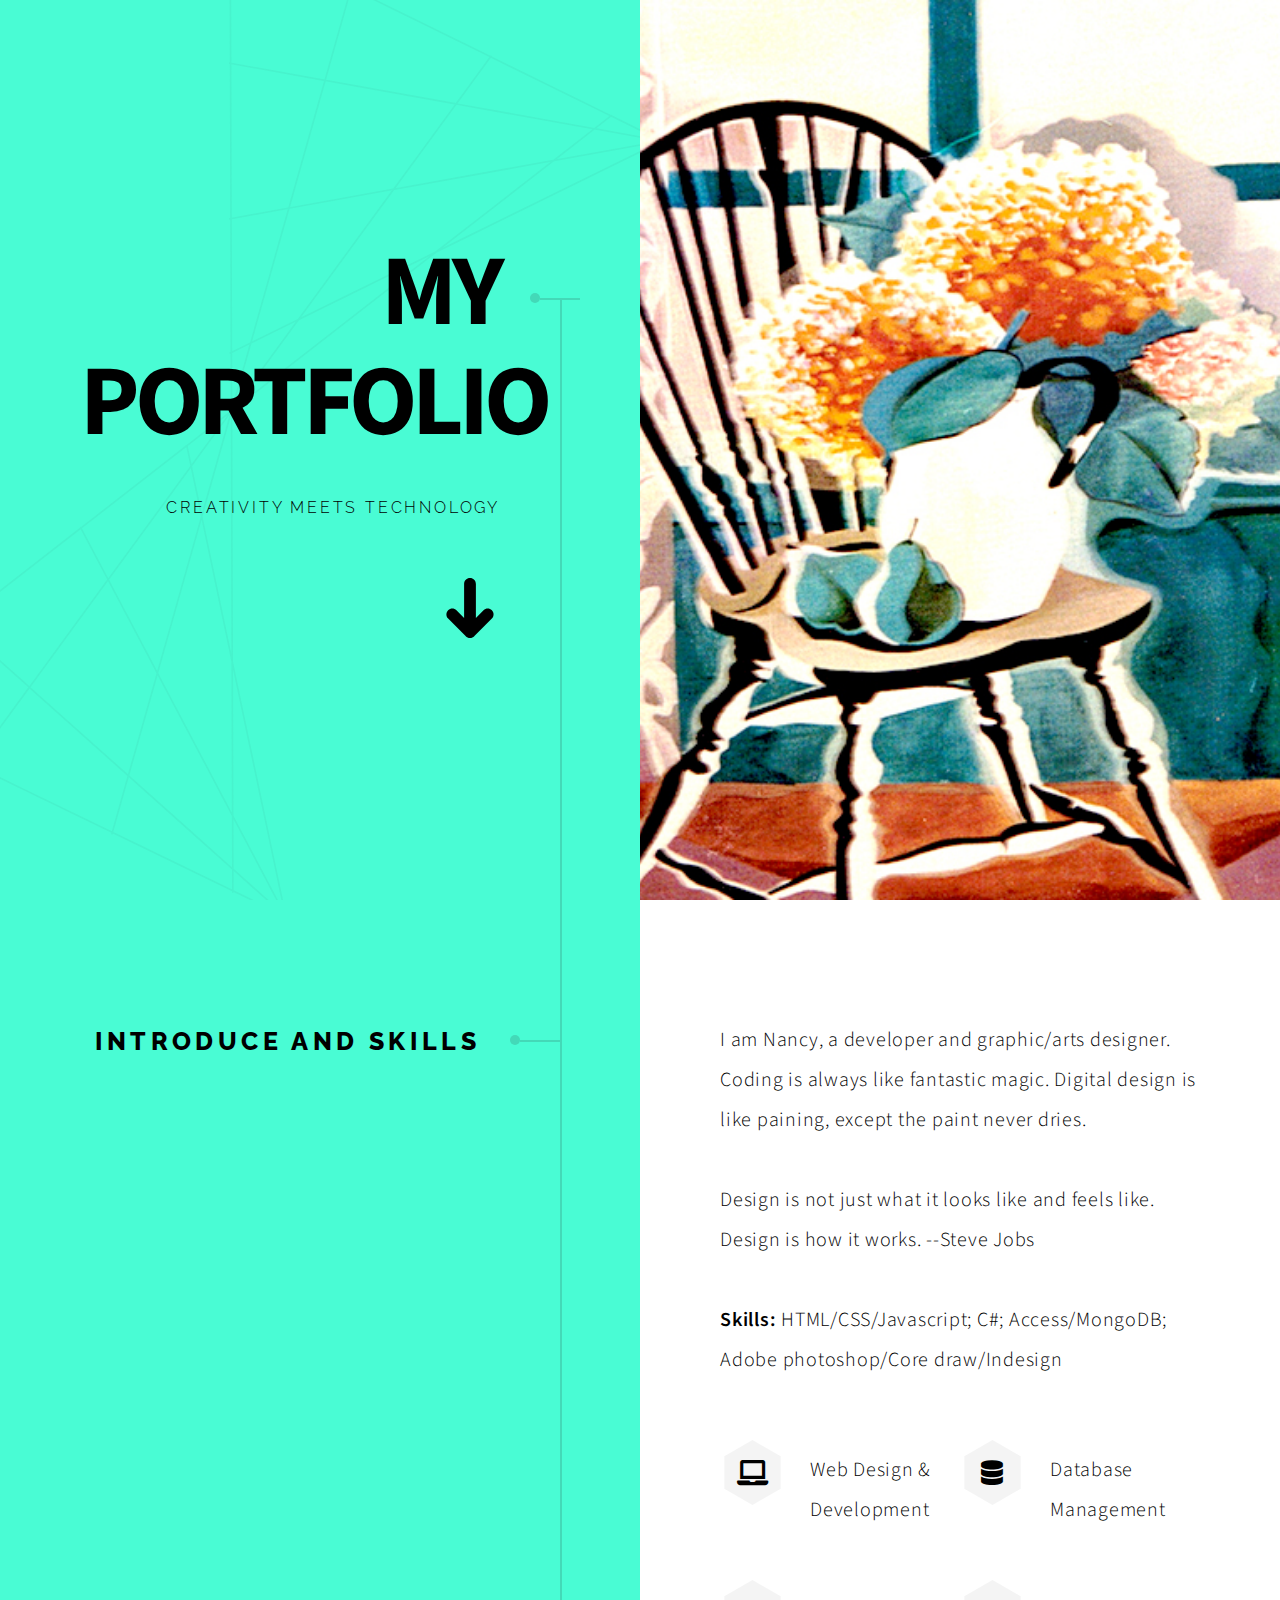
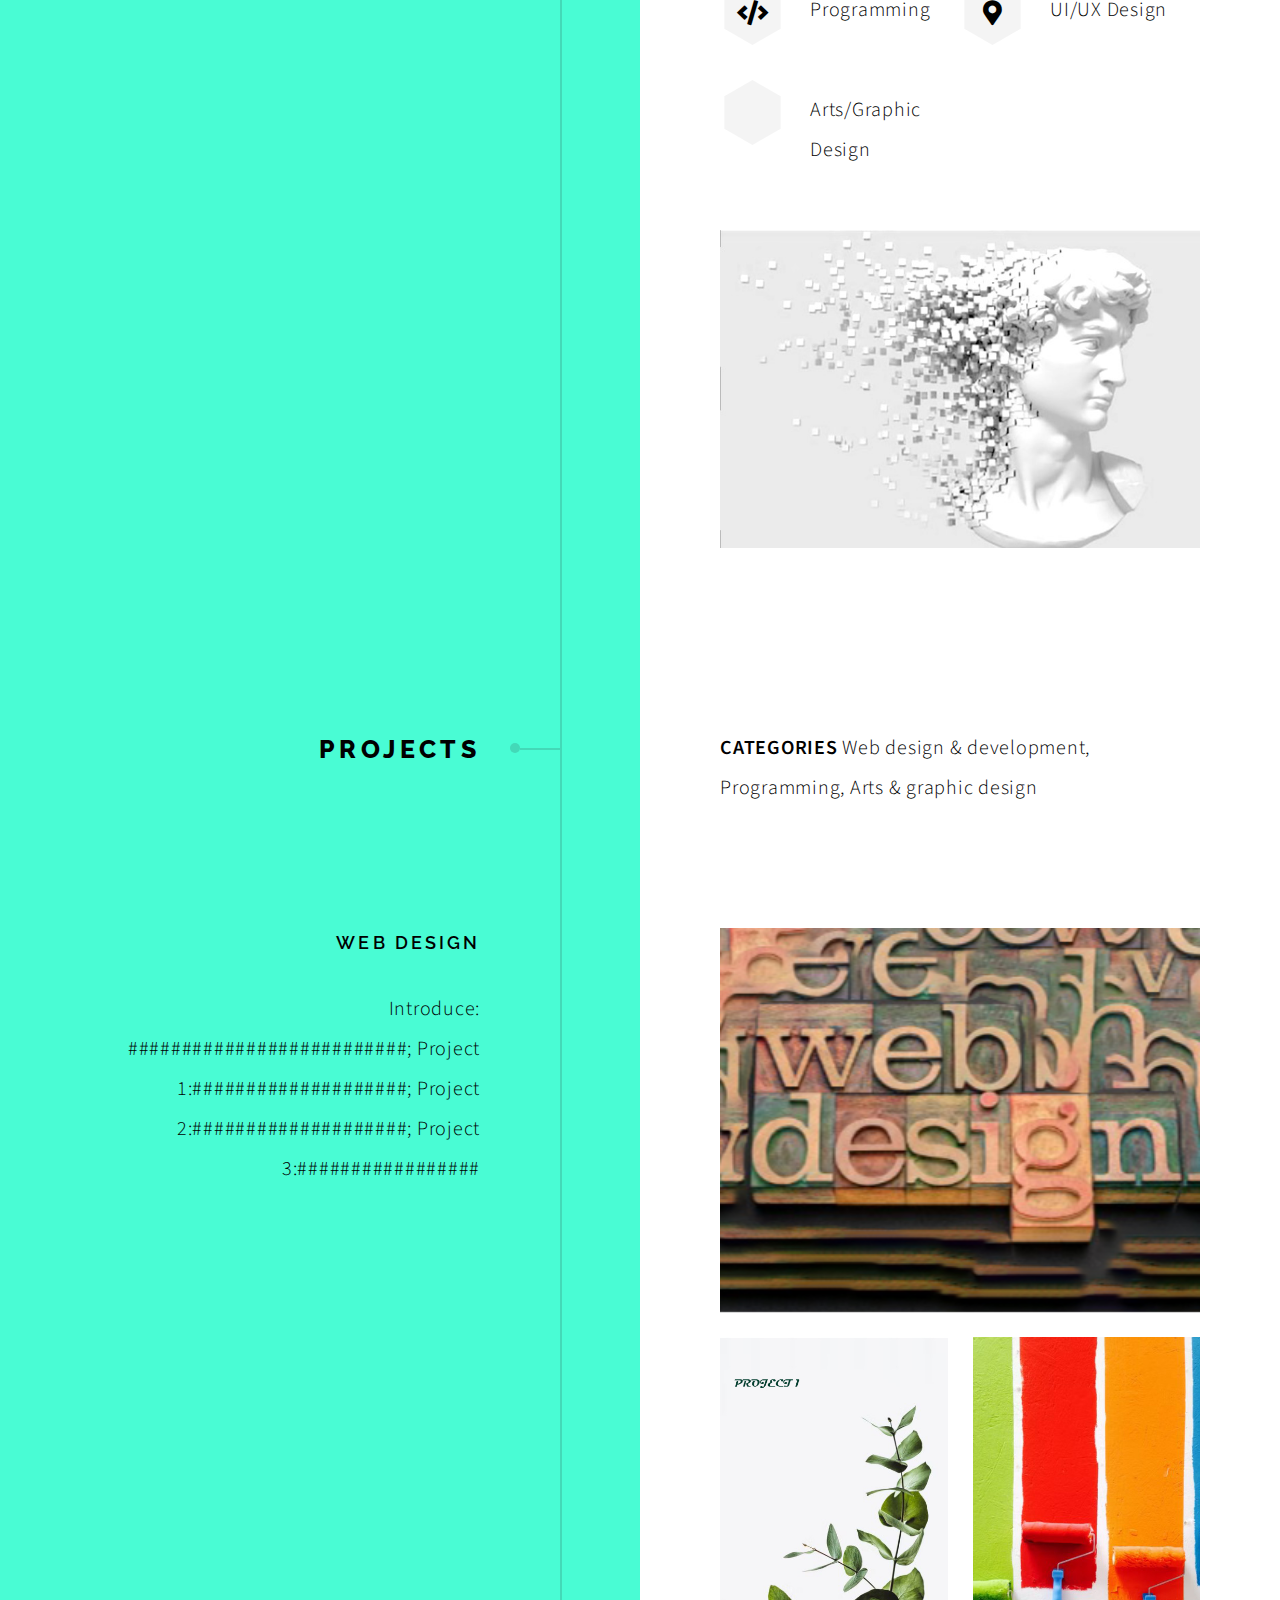
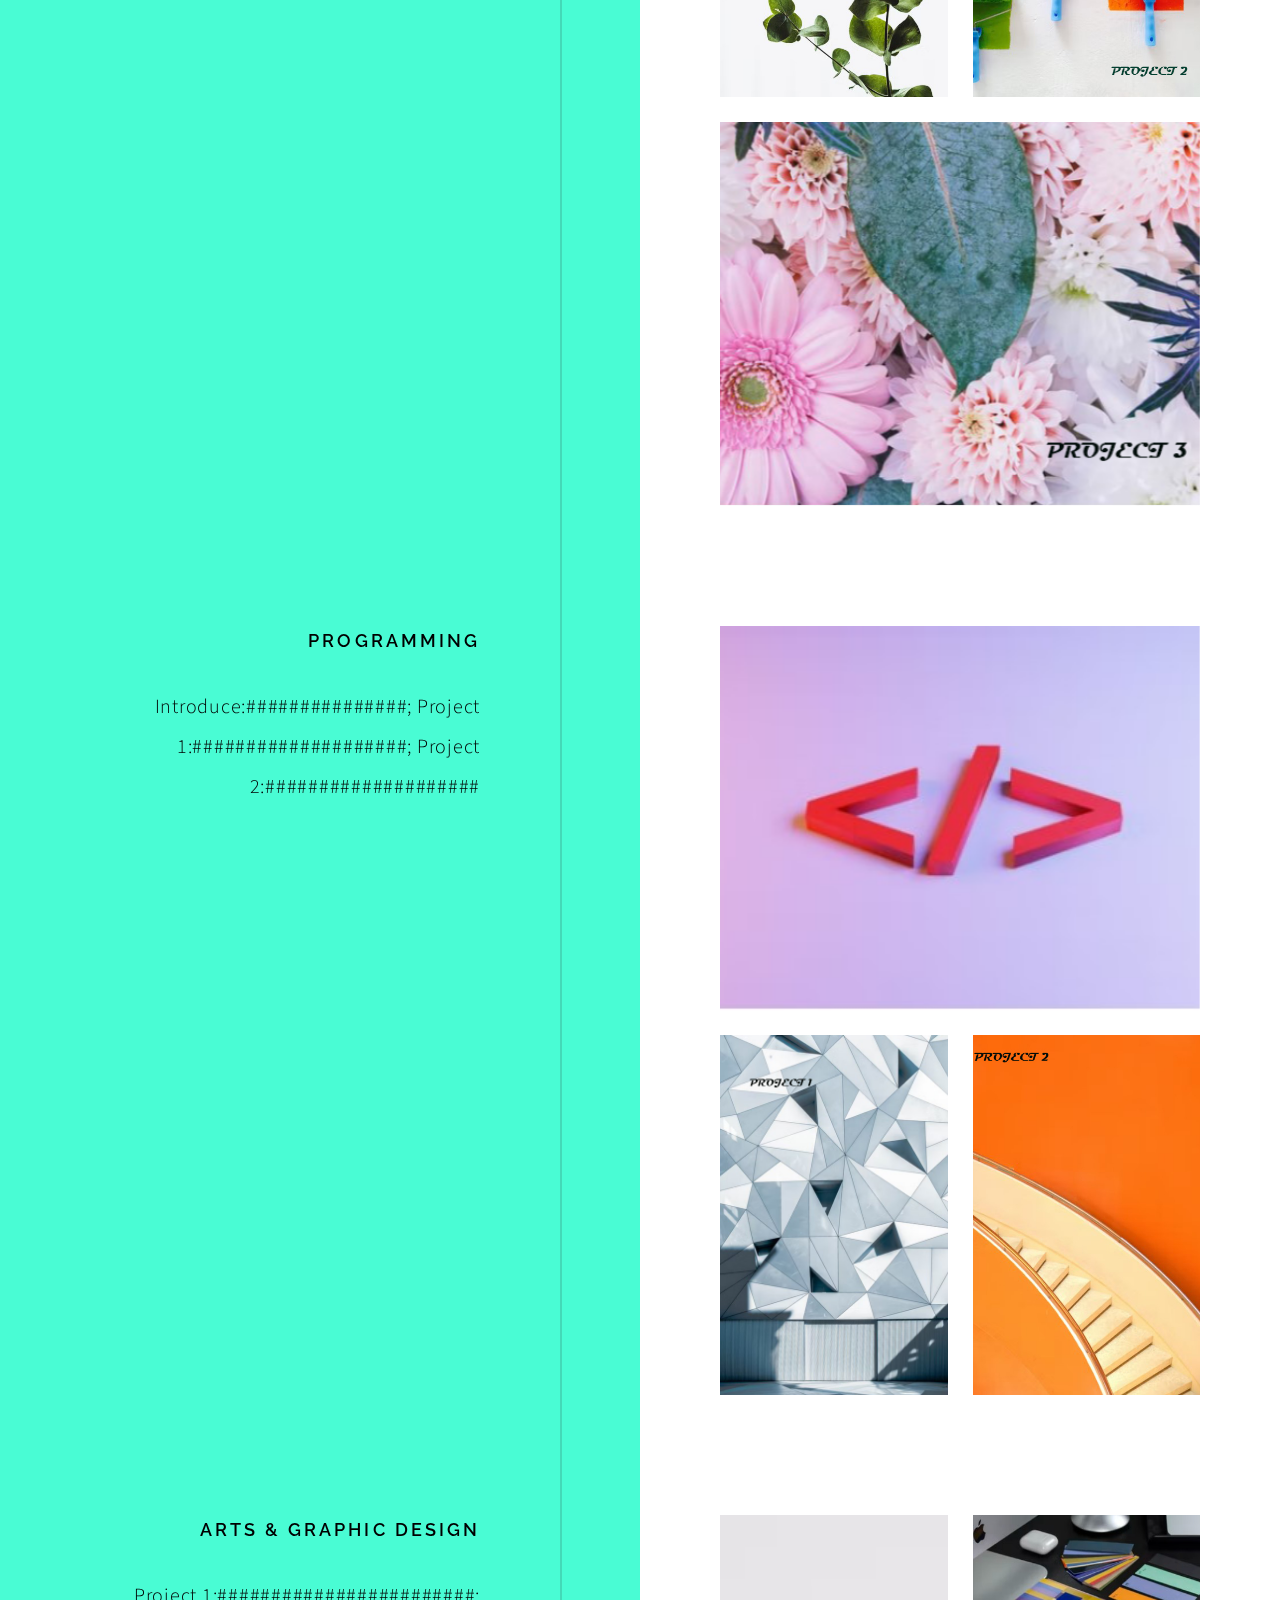
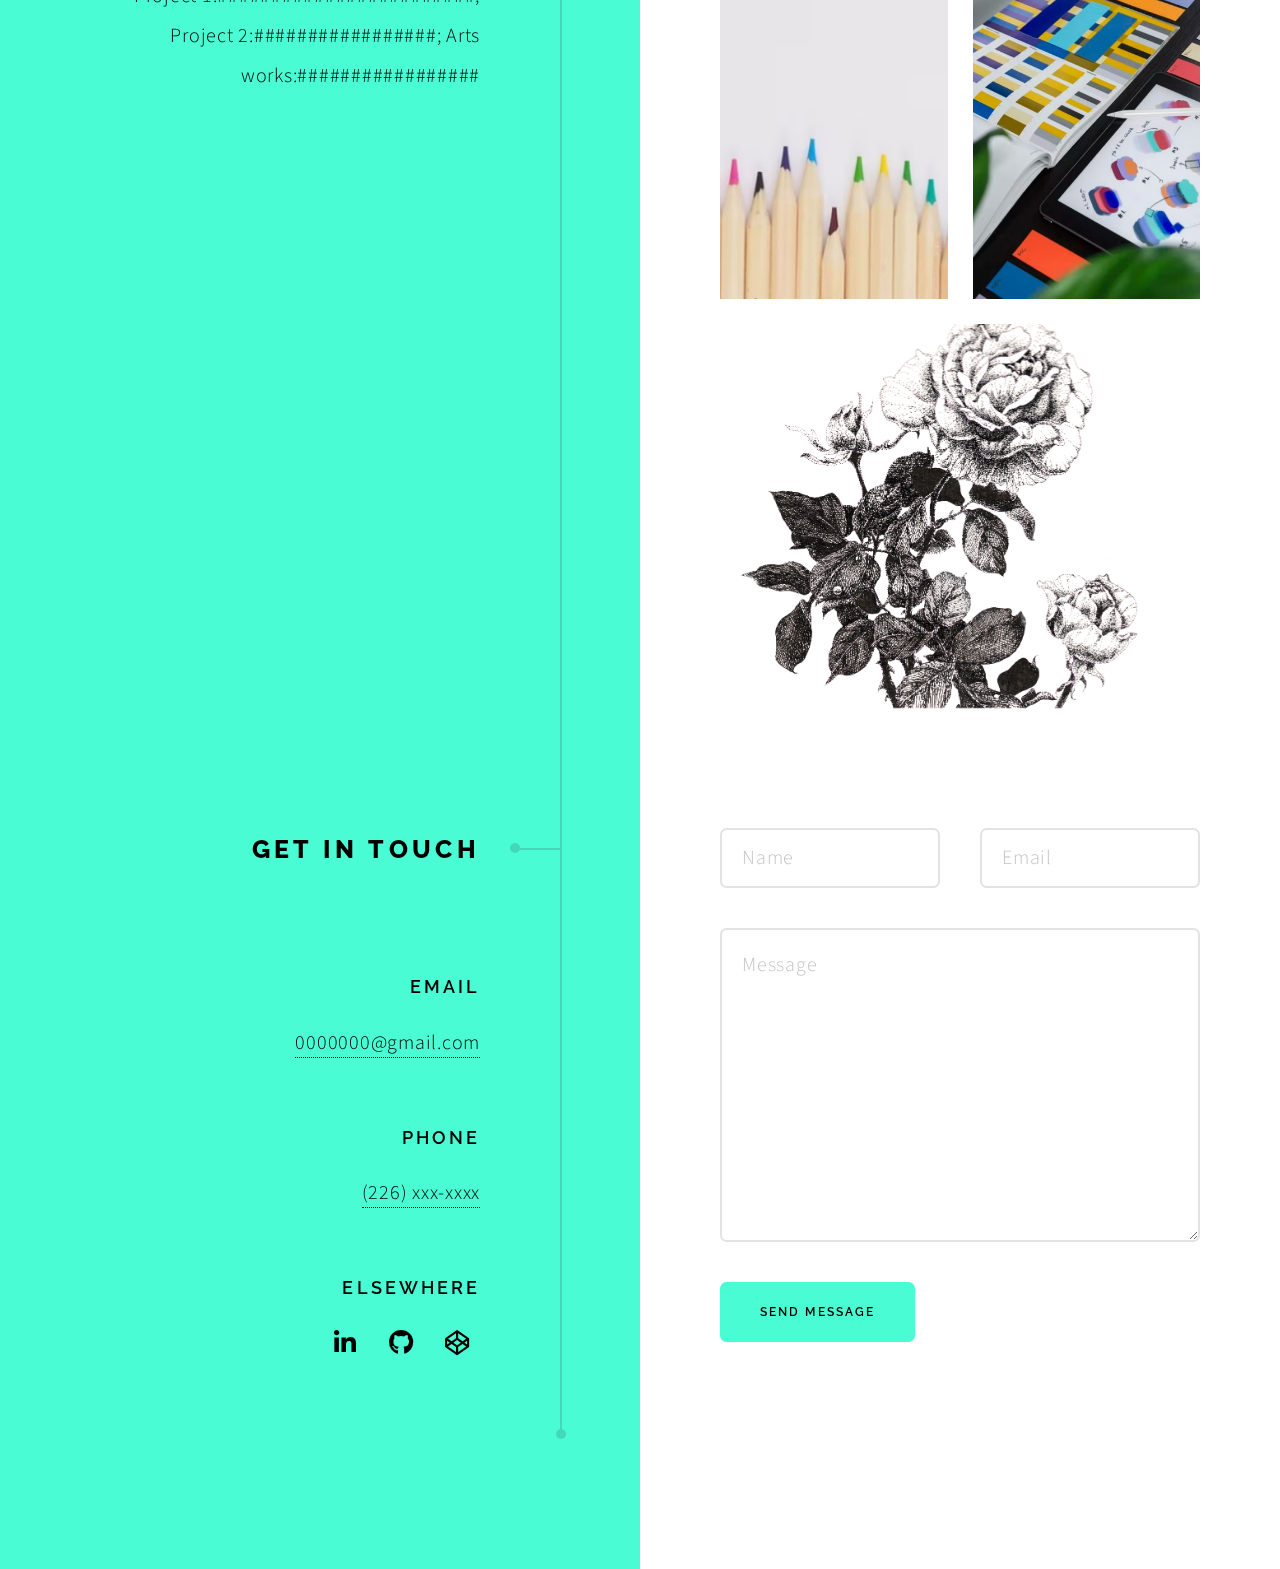
==== commit ec938e5d: "Update index.html" ====
--- a/index.html
+++ b/index.html
@@ -1,9 +1,4 @@
 <!DOCTYPE HTML>
-<!--
-	Paradigm Shift by HTML5 UP
-	html5up.net | @ajlkn
-	Free for personal and commercial use under the CCA 3.0 license (html5up.net/license)
--->
 <html>
 	<head>
 		<title>Paradigm Shift by HTML5 UP</title>
@@ -14,7 +9,6 @@
 		<link rel="stylesheet" href="assets/css/main.css" />
 	</head>
 	<body class="is-preload">
-
 		<!-- Wrapper -->
 			<div id="wrapper">
 
@@ -51,7 +45,7 @@
 							<span class="image main"><img src="images/pic02 copy.jpg" alt="" /></span>
 						</div>
 					</section>
-
+				
 				<!-- Section -->
 					<section>
 						<header>
@@ -105,7 +99,6 @@
 										</div>
 									</div>
 								</section>
-
 						</div>
 					</section>
 
@@ -141,7 +134,7 @@
 								</li>
 								<li>
 									<h3>Phone</h3>
-									<a href="#">(xxx) xxx-xxxx</a>
+									<a href="#">(226) xxx-xxxx</a>
 								</li>
 								<li>
 									<h3>Elsewhere</h3>
@@ -154,8 +147,6 @@
 							</ul>
 						</footer>
 					</section>
-
-				<!-- Copyright -->
 			</div>
 
 		<!-- Scripts -->
@@ -167,4 +158,4 @@
 			<script src="assets/js/main.js"></script>
 
 	</body>
-</html>+</html>
--- a/assets/css/main.css
+++ b/assets/css/main.css
@@ -1,11 +1,7 @@
 @import url(fontawesome-all.min.css);
 @import url("https://fonts.googleapis.com/css?family=Source+Sans+Pro:300,600,700,300i,600i,700i|Raleway:600,800");
 
-/*
-	Paradigm Shift by HTML5 UP
-	html5up.net | @ajlkn
-	Free for personal and commercial use under the CCA 3.0 license (html5up.net/license)
-*/
+
 
 html, body, div, span, applet, object,
 iframe, h1, h2, h3, h4, h5, h6, p, blockquote,
@@ -121,37 +117,37 @@
 /* Typography */
 
 	html {
-		font-size: 18pt;
+		font-size: 20pt;
 	}
 
 		@media screen and (max-width: 1920px) {
+
+			html {
+				font-size: 15pt;
+			}
+
+		}
+
+		@media screen and (max-width: 1152px) {
+
+			html {
+				font-size: 17pt;
+			}
+
+		}
+
+		@media screen and (max-width: 736px) {
+
+			html {
+				font-size: 14pt;
+			}
+
+		}
+
+		@media screen and (max-width: 480px) {
 
 			html {
 				font-size: 13pt;
-			}
-
-		}
-
-		@media screen and (max-width: 1152px) {
-
-			html {
-				font-size: 14pt;
-			}
-
-		}
-
-		@media screen and (max-width: 736px) {
-
-			html {
-				font-size: 12pt;
-			}
-
-		}
-
-		@media screen and (max-width: 480px) {
-
-			html {
-				font-size: 11pt;
 			}
 
 		}
@@ -3879,4 +3875,4 @@
 			padding: 4rem;
 		}
 
-	}+	}
